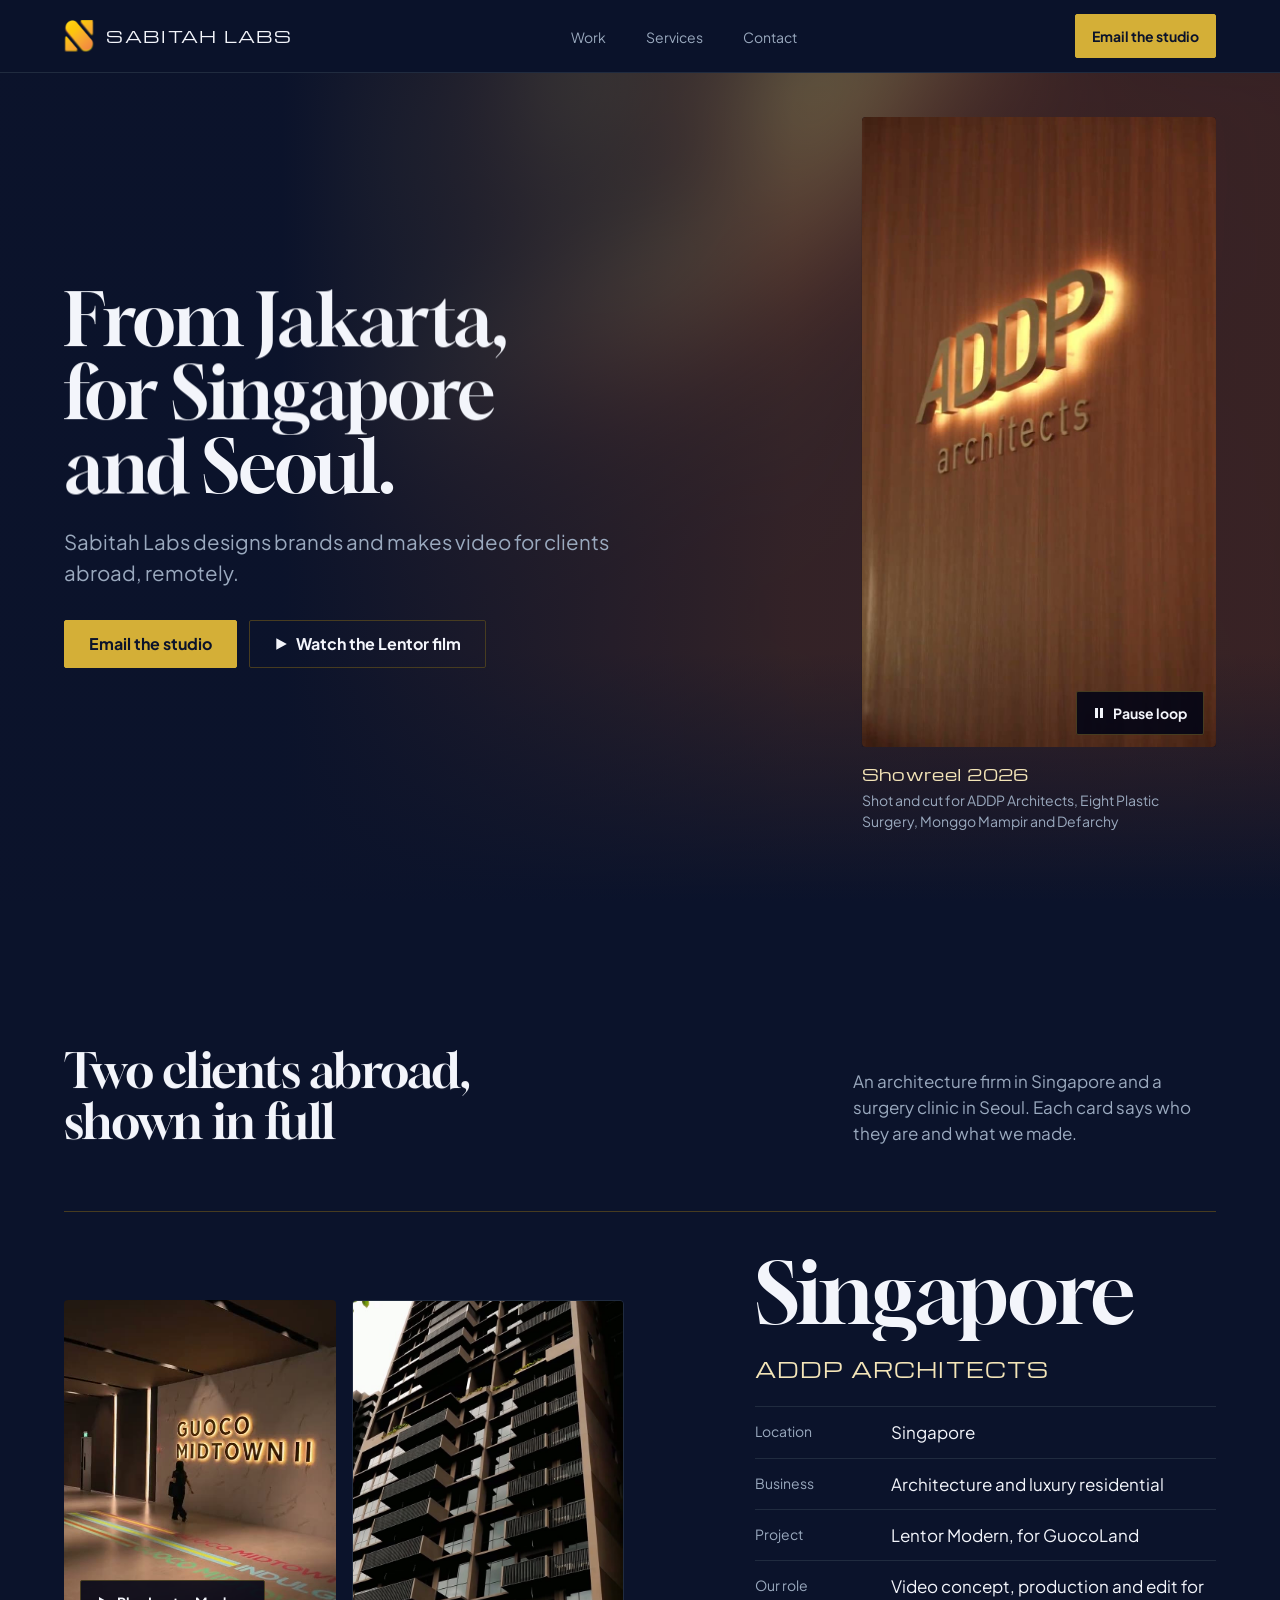
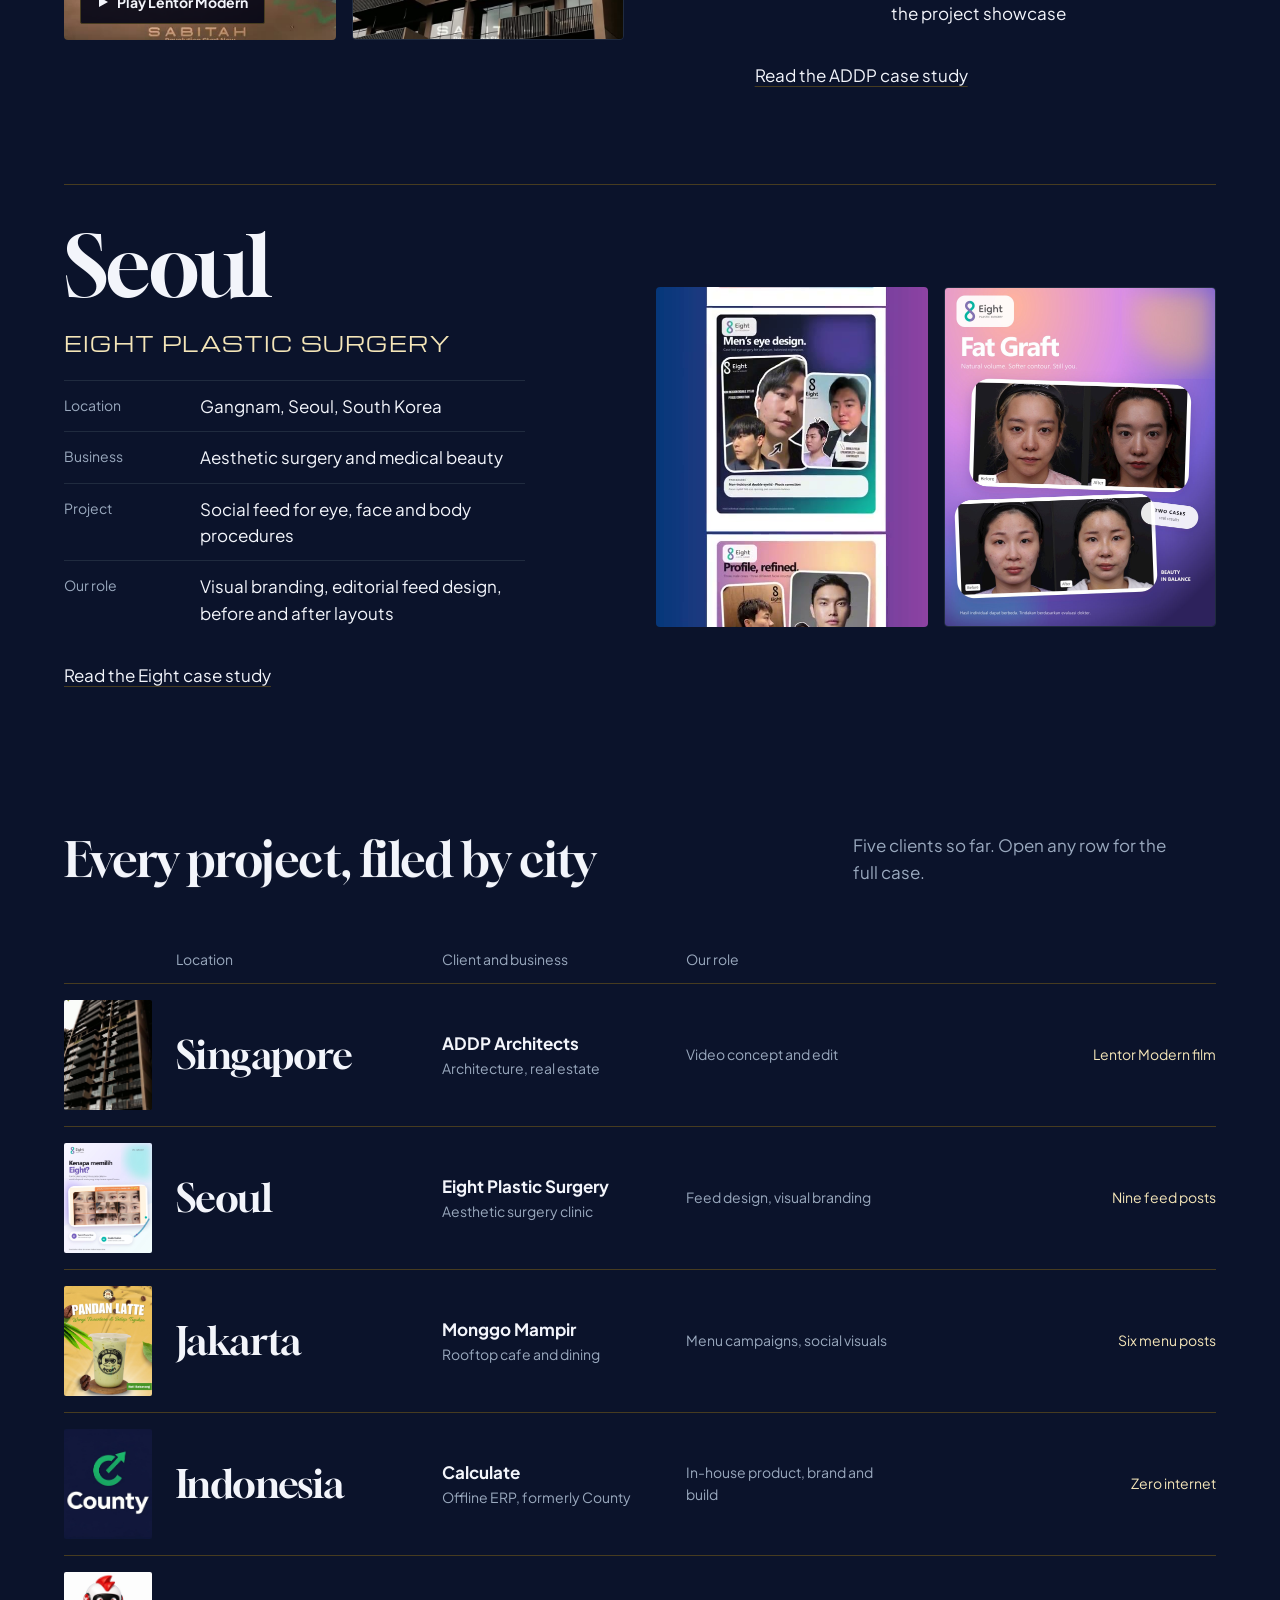
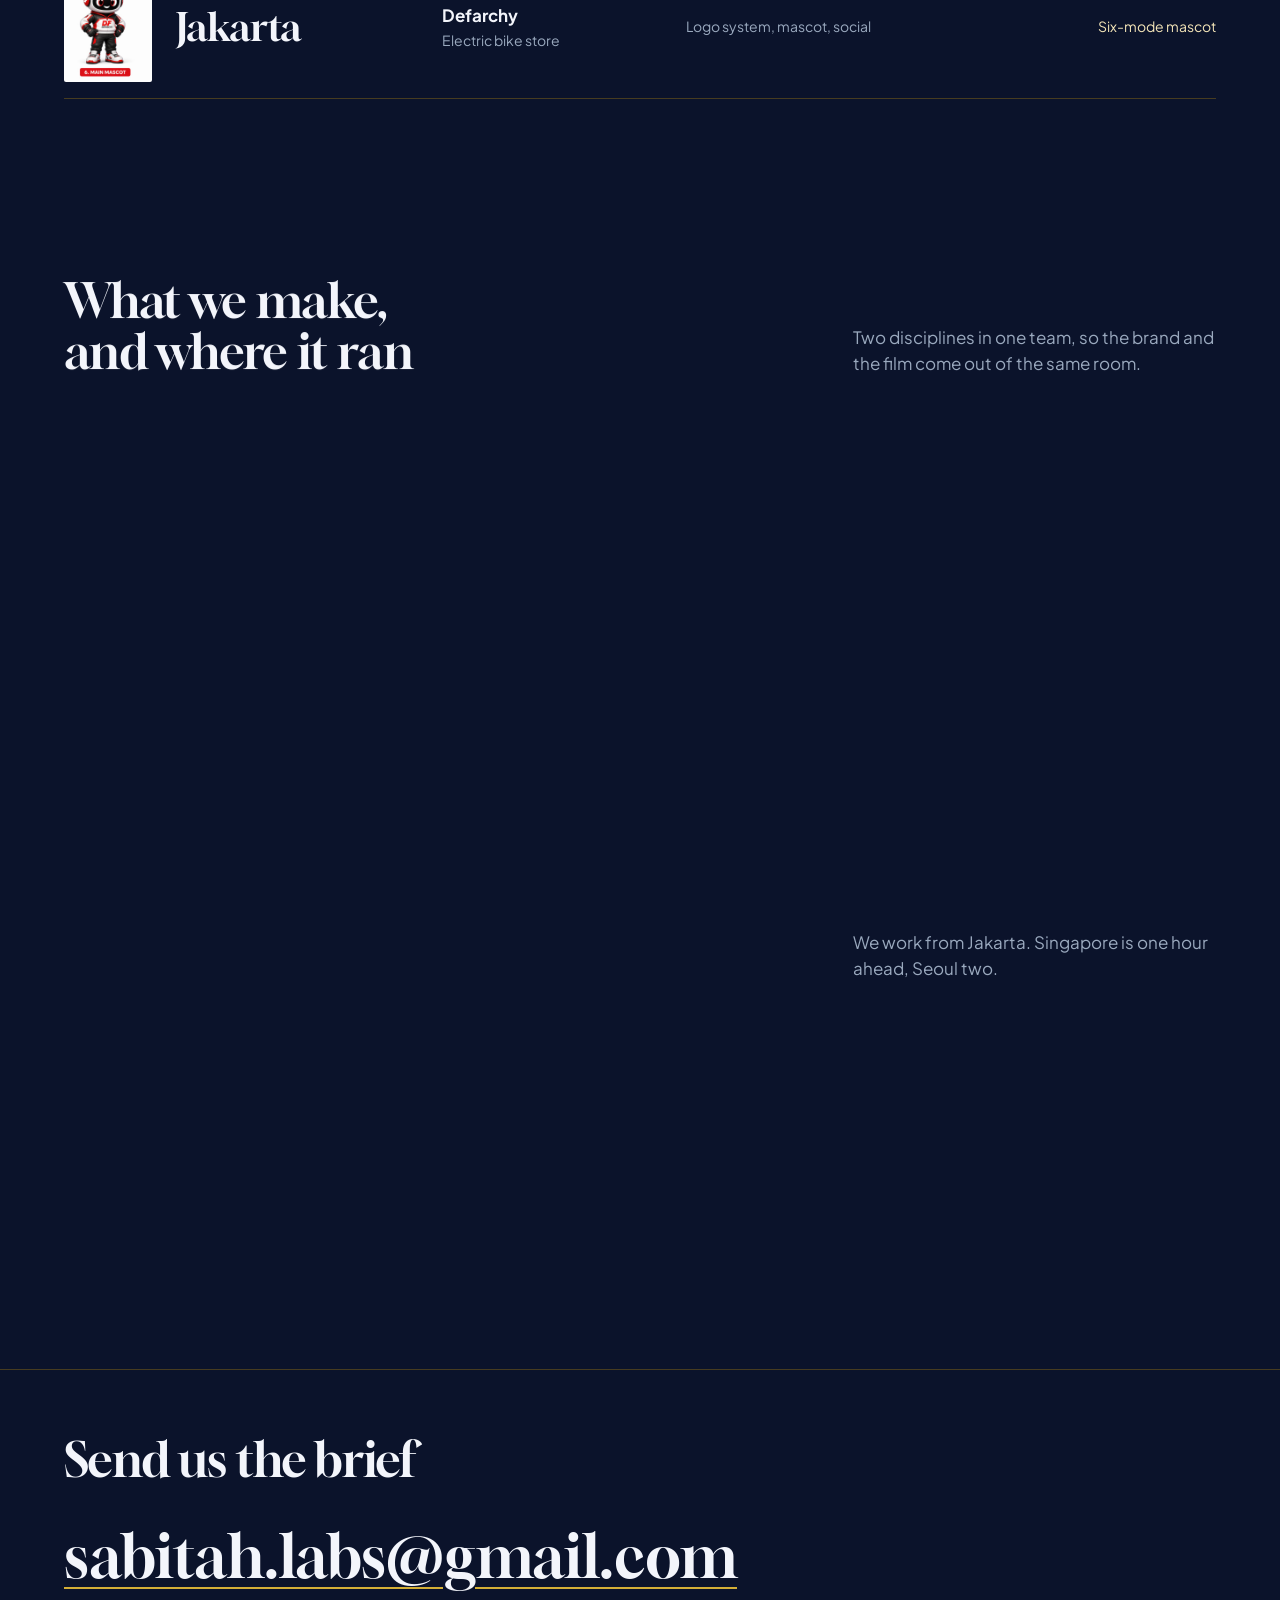
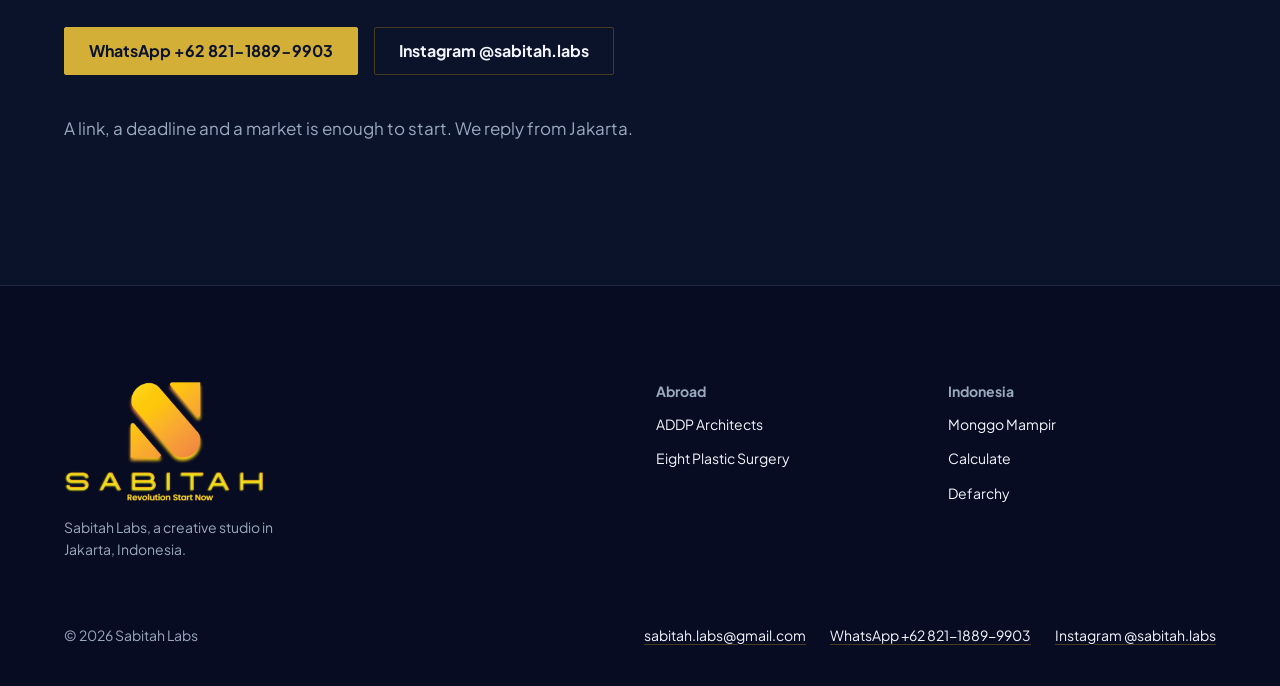
==== index.html @ 2a6de76f "Sabitah Labs portfolio website Co-Authored-By: Claude Opus 5.5 <noreply@anthropic.com>" ====
<!doctype html>
<html lang="en">
<head>
  <meta charset="utf-8">
  <meta name="viewport" content="width=device-width, initial-scale=1">
  <title>Sabitah Labs, a Jakarta studio for brands and film</title>
  <meta name="description" content="Sabitah Labs is a Jakarta creative studio. Brand identity, social design and video for clients in Singapore, Seoul and Indonesia, working remotely.">
  <meta name="theme-color" content="#0B132B">
  <meta property="og:title" content="Sabitah Labs">
  <meta property="og:description" content="Brands and film from Jakarta, for Singapore and Seoul.">
  <meta property="og:image" content="assets/web/sabitah-showreel-poster.jpg">
  <link rel="icon" type="image/png" href="assets/web/favicon.png">
  <script>document.documentElement.classList.add('js');</script>
  <link rel="preconnect" href="https://fonts.googleapis.com">
  <link rel="preconnect" href="https://fonts.gstatic.com" crossorigin>
  <link href="https://fonts.googleapis.com/css2?family=Gloock&family=Michroma&family=Plus+Jakarta+Sans:wght@400;700&display=swap" rel="stylesheet">
  <link rel="preload" as="image" href="assets/web/sabitah-showreel-poster.jpg" fetchpriority="high">
  <link rel="stylesheet" href="css/style.css">
</head>
<body>
  <a class="skip" href="#main">Skip to content</a>

  <header class="nav">
    <div class="container nav__bar">
      <a class="wordmark" href="index.html" aria-label="Sabitah Labs, home">
        <img src="assets/web/sabitah-mark.png" alt="" width="152" height="160">
        Sabitah Labs
      </a>
      <ul class="nav__links" id="nav-links">
        <li><a href="#work">Work</a></li>
        <li><a href="#services">Services</a></li>
        <li><a href="#contact">Contact</a></li>
      </ul>
      <div class="nav__end">
        <a class="btn btn--mail" href="mailto:sabitah.labs@gmail.com">Email the studio</a>
        <button class="btn btn--quiet nav__toggle" type="button" aria-expanded="false" aria-controls="nav-links">Menu</button>
      </div>
    </div>
  </header>

  <main id="main">
    <!-- Hero: the real Lentor Modern film, credited with its city -->
    <section class="hero" aria-labelledby="hero-title">
      <div class="hero__ambient" aria-hidden="true">
        <video muted loop playsinline preload="none" poster="assets/web/sabitah-showreel-poster.jpg"><source src="assets/web/sabitah-showreel.mp4" type="video/mp4"></video>
      </div>
      <div class="container hero__grid">
        <div class="hero__copy">
          <h1 id="hero-title" style="--i:0">From Jakarta, for Singapore and&nbsp;Seoul.</h1>
          <p class="hero__lede" style="--i:1">Sabitah Labs designs brands and makes video for clients abroad, remotely.</p>
          <div class="hero__actions" style="--i:2">
            <a class="btn" href="mailto:sabitah.labs@gmail.com">Email the studio</a>
            <button class="btn btn--quiet" type="button" data-play>
              <svg viewBox="0 0 12 12" aria-hidden="true"><path d="M2 1l9 5-9 5z" fill="currentColor"/></svg>
              Watch the Lentor film
            </button>
          </div>
        </div>
        <figure class="hero__film">
          <div class="film" data-loop>
            <video muted loop playsinline preload="metadata" poster="assets/web/sabitah-showreel-poster.jpg" aria-label="Sabitah Labs showreel: films for ADDP Architects, Eight Plastic Surgery, Monggo Mampir and Defarchy">
              <source src="assets/web/sabitah-showreel.mp4" type="video/mp4">
            </video>
            <div class="film__ctrl">
              <button class="chip" type="button" data-loop-toggle aria-pressed="false">
                <svg viewBox="0 0 12 12" aria-hidden="true"><path d="M2 1h3v10H2zM7 1h3v10H7z" fill="currentColor"/></svg>
                <span>Pause loop</span>
              </button>
            </div>
          </div>
          <figcaption class="credits">
            <b>Showreel 2026</b>
            <span>Shot and cut for ADDP Architects, Eight Plastic Surgery, Monggo Mampir and Defarchy</span>
          </figcaption>
        </figure>
      </div>
    </section>

    <!-- Flagship: the two international clients, side by side -->
    <section class="section" id="work" aria-labelledby="flag-title">
      <div class="container">
        <div class="section__head">
          <h2 id="flag-title">Two clients abroad, shown in full</h2>
          <p>An architecture firm in Singapore and a surgery clinic in Seoul. Each card says who they are and what we made.</p>
        </div>

        <div class="flagship">
          <article class="flag" data-reveal style="--i:0">
            <figure class="flag__media">
              <div class="film-wrap" data-loop><video muted loop playsinline preload="metadata" poster="assets/web/loop-addp.jpg" aria-label="Guoco Midtown II lobby, a loop from a film for ADDP"><source src="assets/web/loop-addp.mp4" type="video/mp4"></video></div>
              <img src="assets/web/addp-still-tower.jpg" alt="Lentor Modern tower, dark balconies stacked against the sky" width="720" height="1280" loading="lazy">
              <button class="chip" type="button" data-play>
                <svg viewBox="0 0 12 12" aria-hidden="true"><path d="M2 1l9 5-9 5z" fill="currentColor"/></svg>
                Play Lentor Modern
              </button>
            </figure>
            <div class="flag__body">
              <p class="flag__city">Singapore</p>
              <h3>ADDP Architects</h3>
              <dl class="facts">
                <div><dt>Location</dt><dd>Singapore</dd></div>
                <div><dt>Business</dt><dd>Architecture and luxury residential</dd></div>
                <div><dt>Project</dt><dd>Lentor Modern, for GuocoLand</dd></div>
                <div><dt>Our role</dt><dd>Video concept, production and edit for the project showcase</dd></div>
              </dl>
              <a class="link" href="addp.html">Read the ADDP case study</a>
            </div>
          </article>

          <article class="flag flag--flip" data-reveal style="--i:1">
            <figure class="flag__media">
              <div class="film-wrap" data-loop><video muted loop playsinline preload="metadata" poster="assets/web/loop-eight.jpg" aria-label="The Eight Plastic Surgery feed scrolling, a loop from a collage film"><source src="assets/web/loop-eight.mp4" type="video/mp4"></video></div>
              <img src="assets/web/eight-feed-v2-02-fat-graft.jpg" alt="Eight Plastic Surgery feed post on fat grafting, two before and after cases" width="1080" height="1350" loading="lazy">
            </figure>
            <div class="flag__body">
              <p class="flag__city">Seoul</p>
              <h3>Eight Plastic Surgery</h3>
              <dl class="facts">
                <div><dt>Location</dt><dd>Gangnam, Seoul, South Korea</dd></div>
                <div><dt>Business</dt><dd>Aesthetic surgery and medical beauty</dd></div>
                <div><dt>Project</dt><dd>Social feed for eye, face and body procedures</dd></div>
                <div><dt>Our role</dt><dd>Visual branding, editorial feed design, before and after layouts</dd></div>
              </dl>
              <a class="link" href="eight.html">Read the Eight case study</a>
            </div>
          </article>
        </div>
      </div>
    </section>

    <!-- Index: every project, filed by city -->
    <section class="section" aria-labelledby="index-title">
      <div class="container">
        <div class="section__head">
          <h2 id="index-title">Every project, filed by city</h2>
          <p>Five clients so far. Open any row for the full case.</p>
        </div>
        <div class="index__head" aria-hidden="true">
          <span></span><span>Location</span><span>Client and business</span><span>Our role</span><span></span>
        </div>
        <ul class="index">
          <li data-reveal style="--i:0"><a class="index__row" href="addp.html" data-peek="assets/web/loop-addp.mp4">
            <img class="index__thumb" src="assets/web/addp-still-tower.jpg" alt="" width="720" height="1280" loading="lazy">
            <span class="index__city">Singapore</span>
            <span class="index__client"><strong>ADDP Architects</strong><span class="index__cell">Architecture, real estate</span></span>
            <span class="index__cell index__cell--role">Video concept and edit</span>
            <span class="index__go">Lentor Modern film</span>
          </a></li>
          <li data-reveal style="--i:1"><a class="index__row" href="eight.html" data-peek="assets/web/loop-eight.mp4">
            <img class="index__thumb" src="assets/web/eight-feed-v2-01-canthoplasty.jpg" alt="" width="1080" height="1350" loading="lazy">
            <span class="index__city">Seoul</span>
            <span class="index__client"><strong>Eight Plastic Surgery</strong><span class="index__cell">Aesthetic surgery clinic</span></span>
            <span class="index__cell index__cell--role">Feed design, visual branding</span>
            <span class="index__go">Nine feed posts</span>
          </a></li>
          <li data-reveal style="--i:2"><a class="index__row" href="monggo-mampir.html" data-peek="assets/web/loop-monggo.mp4">
            <img class="index__thumb" src="assets/web/monggo-5.jpg" alt="" width="1080" height="1350" loading="lazy">
            <span class="index__city">Jakarta</span>
            <span class="index__client"><strong>Monggo Mampir</strong><span class="index__cell">Rooftop cafe and dining</span></span>
            <span class="index__cell index__cell--role">Menu campaigns, social visuals</span>
            <span class="index__go">Six menu posts</span>
          </a></li>
          <li data-reveal style="--i:3"><a class="index__row" href="county.html" data-peek="assets/web/county-logo-v2.jpg">
            <img class="index__thumb" src="assets/web/county-logo-v2.jpg" alt="" width="1024" height="1024" loading="lazy">
            <span class="index__city">Indonesia</span>
            <span class="index__client"><strong>Calculate</strong><span class="index__cell">Offline ERP, formerly County</span></span>
            <span class="index__cell index__cell--role">In-house product, brand and build</span>
            <span class="index__go">Zero internet</span>
          </a></li>
          <li data-reveal style="--i:4"><a class="index__row" href="defarchy.html" data-peek="assets/web/loop-defarchy.mp4">
            <img class="index__thumb" src="assets/web/defarchy-mascot-main.jpg" alt="" width="1000" height="1000" loading="lazy">
            <span class="index__city">Jakarta</span>
            <span class="index__client"><strong>Defarchy</strong><span class="index__cell">Electric bike store</span></span>
            <span class="index__cell index__cell--role">Logo system, mascot, social</span>
            <span class="index__go">Six-mode mascot</span>
          </a></li>
        </ul>
      </div>
    </section>

    <!-- Services: what the studio makes, each tied to where it was made -->
    <section class="section--wide" id="services" aria-labelledby="services-title">
      <div class="container">
        <div class="section__head">
          <h2 id="services-title">What we make, and where it ran</h2>
          <p>Two disciplines in one team, so the brand and the film come out of the same room.</p>
        </div>
        <div class="services">
          <article class="service">
            <h3>Brand and visual identity</h3>
            <ul>
              <li><span>Logo systems and mascots</span><a href="defarchy.html">Defarchy</a></li>
              <li><span>Editorial social feeds</span><a href="eight.html">Eight</a></li>
              <li><span>Product branding for software</span><a href="county.html">Calculate</a></li>
            </ul>
          </article>
          <article class="service">
            <h3>Content and video production</h3>
            <ul>
              <li><span>Video concept, shoot and edit</span><a href="addp.html">ADDP</a></li>
              <li><span>Vertical films for property launches</span><a href="addp.html">Lentor Modern</a></li>
              <li><span>Campaign posts for menus and launches</span><a href="monggo-mampir.html">Monggo Mampir</a></li>
            </ul>
          </article>
        </div>
      </div>
    </section>

    <!-- Hours: how far the studio sits from the client's desk -->
    <section class="section" aria-labelledby="hours-title">
      <div class="container">
        <div class="section__head">
          <h2 id="hours-title">One or two hours from your desk</h2>
          <p>We work from Jakarta. Singapore is one hour ahead, Seoul two.</p>
        </div>
        <div class="hours">
          <div><span>The studio</span><b class="num" data-tz="Asia/Jakarta">UTC+7</b><strong>Jakarta</strong></div>
          <div><span>One hour ahead</span><b class="num" data-tz="Asia/Singapore">UTC+8</b><strong>Singapore</strong></div>
          <div><span>Two hours ahead</span><b class="num" data-tz="Asia/Seoul">UTC+9</b><strong>Seoul</strong></div>
        </div>
      </div>
    </section>

    <!-- Contact -->
    <section class="contact" id="contact" aria-labelledby="contact-title">
      <div class="container contact__inner">
        <h2 id="contact-title">Send us the brief</h2>
        <a class="contact__mail" href="mailto:sabitah.labs@gmail.com">sabitah.labs@gmail.com</a>
        <div class="contact__row">
          <a class="btn" href="https://wa.me/6282118899903">WhatsApp +62 821-1889-9903</a>
          <a class="btn btn--quiet" href="https://www.instagram.com/sabitah.labs/">Instagram @sabitah.labs</a>
        </div>
        <p class="muted">A link, a deadline and a market is enough to start. We reply from Jakarta.</p>
      </div>
    </section>
  </main>

  <footer class="footer">
    <div class="container">
      <div class="footer__mast">
        <div class="footer__brand">
          <img src="assets/web/sabitah-logo-trimmed.png" alt="Sabitah, Revolution Start Now" width="640" height="380" loading="lazy">
          <p>Sabitah Labs, a creative studio in Jakarta, Indonesia.</p>
        </div>
        <nav class="footer__nav" aria-label="Footer">
          <div>
            <h2>Abroad</h2>
            <ul>
              <li><a href="addp.html">ADDP Architects</a></li>
              <li><a href="eight.html">Eight Plastic Surgery</a></li>
            </ul>
          </div>
          <div>
            <h2>Indonesia</h2>
            <ul>
              <li><a href="monggo-mampir.html">Monggo Mampir</a></li>
              <li><a href="county.html">Calculate</a></li>
              <li><a href="defarchy.html">Defarchy</a></li>
            </ul>
          </div>
        </nav>
      </div>
      <div class="footer__base">
        <span>&copy; 2026 Sabitah Labs</span>
        <span class="footer__contact"><a class="link" href="mailto:sabitah.labs@gmail.com">sabitah.labs@gmail.com</a><a class="link" href="https://wa.me/6282118899903">WhatsApp +62 821-1889-9903</a><a class="link" href="https://www.instagram.com/sabitah.labs/">Instagram @sabitah.labs</a></span>
      </div>
    </div>
  </footer>

  <dialog class="player" id="player" aria-label="Lentor Modern film">
    <div class="player__bar">
      <span>Lentor Modern, ADDP Architects, Singapore</span>
      <button class="chip" type="button" data-close>Close</button>
    </div>
    <video controls playsinline preload="none" poster="assets/web/addp-poster.jpg">
      <source src="assets/web/addp-lentor-720.mp4" type="video/mp4">
    </video>
  </dialog>

  <script src="js/vendor/motion.min.js" defer></script>
  <script src="js/main.js" defer></script>
</body>
</html>
---- css/style.css ----
/* Hallmark · shape: City Index (work filed by the city it was made for) · genre: editorial · theme: custom · job: hire · idea: "Every project is filed under the city it was made for, so a Jakarta studio reads as one already working in Singapore and Seoul" · vibe: "navy screening room, gold credits, editorial calm"
 * paper: oklch(19.4% 0.05 268) brand navy #0B132B · accent: oklch(76.7% 0.139 91) brand gold #D4AF37 · display: Gloock · body: Plus Jakarta Sans (named in the brief; drawn for the city of Jakarta) · hero: split screening, headline left, the real Lentor Modern film playing in a tall frame right · nav: wordmark left, three links, one email action, sticky over navy · footer: mast, the S mark and wordmark over every case page and the studio city · imagery: the user's own client work only, no library photos · signature: the ADDP Lentor Modern film running in the first screen, credited with its city
 * credits: Michroma as the one outlier role, the brand voice (wordmark, film credits, client names), matched to the wide geometric SABITAH logo
 * axes: dark/high-contrast-serif/chromatic-yellow · posture: Committed (brand navy field carries the page, gold stays a signal) · contrast: pass · fold: pass · v2.0.0 */
/* Hallmark · pre-emit critique: P4 H5 E4 S5 R4 V4 · weakest: E, the vertical film fights a landscape screen; framed it as a tall screening frame beside the type instead of cropping it wide */
/* Hallmark · waive 42 · nav: wordmark left, three links, email action right · a hire page needs the contact in the nav per its anatomy, so the plain bar is the job */
/* Hallmark · dismissed 29 · the hero backdrop is the showreel itself, blurred behind the sharp frame like a cinema screen spill, not a decorative glow or orb */
/* Hallmark · dismissed 23 · the reading progress bar on case pages is 2px tall, a sliver of gold at the top edge, far under 5% of the viewport */
@import url("./tokens.css");
@import url("./base.css");
@import url("./animations.css");

/* ---------- Base ---------- */
body { font-size: 1.0625rem; }
.container { max-width: var(--container); }
h1, h2, h3 { font-weight: 400; letter-spacing: var(--tracking-display); color: var(--color-ink); }
h2 { font-size: var(--text-section); line-height: 1.06; max-width: 22ch; }
h3 { font-size: var(--text-title); line-height: 1.2; }
a { color: inherit; }
.muted { color: var(--color-muted); }

.skip { position: absolute; left: var(--space-md); top: calc(-1 * var(--space-3xl)); z-index: var(--z-toast); padding: var(--space-xs) var(--space-md); background: var(--color-ink); color: var(--color-paper); border-radius: var(--radius-input); }
.skip:focus-visible { top: var(--space-md); }

/* ---------- Buttons ---------- */
.btn { display: inline-flex; align-items: center; justify-content: center; gap: var(--space-xs); min-height: 48px; padding: 0 var(--space-lg); border: 1px solid var(--color-accent); border-radius: var(--radius-input); background: var(--color-accent); color: var(--color-accent-ink); font: 700 var(--text-md)/1 var(--font-body); white-space: nowrap; text-decoration: none; cursor: pointer; transition: background-color var(--dur-short) var(--ease-out), border-color var(--dur-short) var(--ease-out), color var(--dur-short) var(--ease-out), transform var(--dur-micro) var(--ease-out); }
.btn:hover { background: var(--color-accent-2); border-color: var(--color-accent-2); }
.btn:active { transform: translateY(1px); }
.btn:focus-visible { outline: 2px solid var(--color-focus); outline-offset: 3px; }
.btn:disabled, .btn[aria-disabled="true"] { opacity: 0.55; cursor: not-allowed; transform: none; }
.btn--quiet { background: transparent; color: var(--color-ink); border-color: var(--color-rule); }
.btn--quiet:hover { background: var(--color-paper-2); border-color: var(--color-muted); }
.btn svg { width: 14px; height: 14px; flex-shrink: 0; }

.link { color: var(--color-ink); text-decoration: underline; text-decoration-color: var(--color-rule); text-underline-offset: 0.24em; transition: text-decoration-color var(--dur-short) var(--ease-out), color var(--dur-short) var(--ease-out); }
.link:hover { text-decoration-color: var(--color-accent); color: var(--color-ink-2); }
.link:active { color: var(--color-accent); }
.link:focus-visible { outline: 2px solid var(--color-focus); outline-offset: 3px; border-radius: var(--radius-input); }

/* ---------- Nav ---------- */
.nav { position: sticky; top: 0; z-index: var(--z-sticky-nav); background: color-mix(in oklab, var(--color-paper) 88%, transparent); backdrop-filter: blur(12px); -webkit-backdrop-filter: blur(12px); border-bottom: 1px solid var(--color-rule-soft); }
.nav__bar { display: flex; align-items: center; justify-content: space-between; gap: var(--space-lg); min-height: var(--nav-h); }
.wordmark { display: inline-flex; align-items: center; gap: var(--space-sm); text-decoration: none; color: var(--color-ink); font: 400 1rem/1 var(--font-outlier); letter-spacing: 0.08em; text-transform: uppercase; white-space: nowrap; border-radius: var(--radius-input); }
.wordmark img { width: auto; height: 32px; flex-shrink: 0; }
.wordmark:hover { color: var(--color-ink-2); }
.wordmark:focus-visible { outline: 2px solid var(--color-focus); outline-offset: 4px; }
.nav__links { display: flex; align-items: center; gap: var(--space-xl); margin: 0; padding: 0; list-style: none; }
.nav__links a { color: var(--color-muted); text-decoration: none; font-size: var(--text-sm); white-space: nowrap; padding: var(--space-xs) 0; transition: color var(--dur-short) var(--ease-out); }
.nav__links a:hover, .nav__links a[aria-current="page"] { color: var(--color-ink); }
.nav__links a:focus-visible { outline: 2px solid var(--color-focus); outline-offset: 4px; border-radius: var(--radius-input); }
.nav__end { display: flex; align-items: center; gap: var(--space-md); }
.nav .btn { min-height: 44px; padding: 0 var(--space-md); font-size: var(--text-sm); }
.nav__toggle { display: none; }

@media (max-width: 52rem) {
  .nav__links { display: none; }
  .nav__toggle { display: inline-flex; }
  .nav.is-open .nav__links { display: flex; position: absolute; inset: var(--nav-h) 0 auto 0; flex-direction: column; align-items: stretch; gap: 0; padding: var(--space-xs) var(--gutter) var(--space-lg); background: var(--color-paper); border-bottom: 1px solid var(--color-rule); }
  .nav.is-open .nav__links a { display: block; padding: var(--space-md) 0; font-size: var(--text-lg); color: var(--color-ink); border-top: 1px solid var(--color-rule-soft); }
  .nav .btn--mail { display: none; }
}

/* ---------- Hero ---------- */
.hero { min-height: calc(100dvh - var(--nav-h)); display: grid; align-items: center; padding-block: var(--space-xl) var(--space-2xl); }
.hero__grid { display: grid; grid-template-columns: repeat(12, minmax(0, 1fr)); gap: var(--gap-columns); align-items: center; }
.hero__copy { grid-column: 1 / span 7; display: grid; gap: var(--space-lg); }
.hero h1 { font-size: var(--text-display); line-height: 1.02; max-width: 13ch; }
.hero__lede { font-size: var(--text-lead); line-height: 1.5; color: var(--color-muted); max-width: 40ch; }
.hero__actions { display: flex; flex-wrap: wrap; gap: var(--space-sm); padding-top: var(--space-xs); }
.hero__film { grid-column: 8 / span 5; justify-self: end; width: fit-content; margin: 0; }
.hero__film .film { height: min(70dvh, 660px); width: auto; max-height: none; }

/* ---------- Film frame (hero + flagship) ---------- */
.film { position: relative; aspect-ratio: 9 / 16; max-height: min(70dvh, 660px); margin-inline: auto; background: var(--color-paper-deep); border: 1px solid var(--color-rule); border-radius: var(--radius-card); overflow: hidden; }
.film video, .film img { width: 100%; height: 100%; object-fit: cover; }
.film__ctrl { position: absolute; right: var(--space-sm); bottom: var(--space-sm); z-index: var(--z-raised); display: flex; gap: var(--space-xs); }
.chip { display: inline-flex; align-items: center; gap: var(--space-xs); min-height: 44px; padding: 0 var(--space-md); border: 1px solid var(--color-rule); border-radius: var(--radius-input); background: var(--color-scrim); color: var(--color-ink); font: 700 var(--text-sm)/1 var(--font-body); white-space: nowrap; cursor: pointer; transition: border-color var(--dur-short) var(--ease-out), color var(--dur-short) var(--ease-out), transform var(--dur-micro) var(--ease-out); }
.chip:hover { border-color: var(--color-accent); color: var(--color-ink-2); }
.chip:active { transform: translateY(1px); }
.chip:focus-visible { outline: 2px solid var(--color-focus); outline-offset: 2px; }
.chip:disabled { opacity: 0.55; cursor: not-allowed; }
.chip svg { width: 12px; height: 12px; flex-shrink: 0; }
.film-caption { display: grid; gap: var(--space-3xs); padding-top: var(--space-sm); font-size: var(--text-sm); color: var(--color-muted); }
.film-caption strong { color: var(--color-ink); font-weight: 700; }

/* ---------- Section rhythm ---------- */
.section { padding-block: var(--section-gap) 0; }
.section--tight { padding-block: var(--section-gap-s) 0; }
.section--wide { padding-block: var(--section-gap-l) 0; }
.section__head { display: grid; grid-template-columns: repeat(12, minmax(0, 1fr)); gap: var(--gap-columns); align-items: end; padding-bottom: var(--space-2xl); }
.section__head h2 { grid-column: 1 / span 7; }
.section__head p { grid-column: 9 / span 4; color: var(--color-muted); max-width: 38ch; }

/* ---------- Flagship: Singapore and Seoul ---------- */
.flagship { display: grid; gap: var(--space-3xl); }
.flag { display: grid; grid-template-columns: repeat(12, minmax(0, 1fr)); gap: var(--gap-columns); align-items: center; padding-top: var(--space-xl); border-top: 1px solid var(--color-rule); }
.flag__media { grid-column: 1 / span 6; margin: 0; position: relative; display: grid; grid-template-columns: repeat(2, minmax(0, 1fr)); gap: var(--space-md); }
.flag__media img { width: 100%; aspect-ratio: 4 / 5; object-fit: cover; border-radius: var(--radius-card); border: 1px solid var(--color-rule-soft); }
.flag__media .chip { position: absolute; left: var(--space-md); bottom: var(--space-md); z-index: var(--z-raised); }
.flag__body { grid-column: 8 / span 5; display: grid; gap: var(--space-lg); align-content: center; }
.flag--flip .flag__media { grid-column: 7 / span 6; grid-row: 1; }
.flag--flip .flag__body { grid-column: 1 / span 5; grid-row: 1; }
.flag__city { font: 400 var(--text-city)/0.95 var(--font-display); letter-spacing: -0.02em; color: var(--color-ink); margin: 0; overflow-wrap: break-word; min-width: 0; }
.flag__body h3 { font: 400 var(--text-lg)/1.3 var(--font-outlier); letter-spacing: 0.06em; text-transform: uppercase; color: var(--color-ink-2); }

.facts { display: grid; gap: 0; margin: 0; }
.facts > div { display: grid; grid-template-columns: minmax(0, 7.5rem) minmax(0, 1fr); gap: var(--space-md); padding-block: var(--space-sm); border-top: 1px solid var(--color-rule-soft); }
.facts dt { color: var(--color-muted); font-size: var(--text-sm); padding-top: var(--space-3xs); }
.facts dd { margin: 0; color: var(--color-ink); }

/* ---------- Index of work ---------- */
.index { list-style: none; margin: 0; padding: 0; border-bottom: 1px solid var(--color-rule); }
.index__head, .index__row { display: grid; grid-template-columns: 88px minmax(0, 2.2fr) minmax(0, 2fr) minmax(0, 2fr) minmax(0, 2.6fr); gap: var(--space-lg); align-items: center; }
.index__head { padding-bottom: var(--space-sm); color: var(--color-muted); font-size: var(--text-sm); }
.index__row { padding-block: var(--space-md); border-top: 1px solid var(--color-rule); color: var(--color-ink); text-decoration: none; transition: background-color var(--dur-short) var(--ease-out); }
.index__row:hover { background: var(--color-paper-2); }
.index__row:focus-visible { outline: 2px solid var(--color-focus); outline-offset: 2px; }
.index__row:active { background: var(--color-paper-3); }
.index__thumb { width: 88px; aspect-ratio: 4 / 5; object-fit: cover; border-radius: var(--radius-input); background: var(--color-paper-2); }
.index__thumb--logo { object-fit: contain; background: var(--color-ink); padding: var(--space-xs); }
.index__city { font: 400 var(--text-3xl)/1 var(--font-display); letter-spacing: -0.015em; }
.index__client { display: grid; gap: var(--space-3xs); }
.index__client strong { font-weight: 700; }
.index__cell { color: var(--color-muted); font-size: var(--text-sm); }
.index__go { justify-self: end; color: var(--color-ink-2); font-size: var(--text-sm); white-space: nowrap; }

/* ---------- Services ---------- */
.services { display: grid; grid-template-columns: repeat(2, minmax(0, 1fr)); gap: var(--gap-columns); }
.service { padding: var(--space-xl); background: var(--color-paper-2); border-radius: var(--radius-card); display: grid; gap: var(--space-lg); align-content: start; }
.service h3 { font-size: var(--text-2xl); }
.service ul { list-style: none; margin: 0; padding: 0; }
.service li { display: grid; grid-template-columns: minmax(0, 1fr) auto; gap: var(--space-md); padding-block: var(--space-sm); border-top: 1px solid var(--color-rule-soft); }
.service li a { color: var(--color-muted); font-size: var(--text-sm); white-space: nowrap; }

/* ---------- Hours ---------- */
.hours { display: grid; grid-template-columns: repeat(3, minmax(0, 1fr)); }
.hours > div { padding-inline: var(--space-lg); border-left: 1px solid var(--color-rule); display: grid; gap: var(--space-xs); }
.hours > div:first-child { padding-left: 0; border-left: 0; }
.hours b { font: 400 var(--text-city)/1 var(--font-display); font-variant-numeric: tabular-nums; color: var(--color-ink); letter-spacing: -0.02em; }
.hours span { color: var(--color-muted); font-size: var(--text-sm); }
.hours strong { font-weight: 700; color: var(--color-ink); font-size: var(--text-md); }

/* ---------- Contact ---------- */
.contact { padding-block: var(--section-gap-l) var(--section-gap); }
.contact__inner { display: grid; gap: var(--space-xl); padding-top: var(--space-2xl); border-top: 1px solid var(--color-rule); }
.contact__mail { font: 400 var(--text-display-s)/1.05 var(--font-display); color: var(--color-ink); text-decoration: underline; text-decoration-thickness: 2px; text-decoration-color: var(--color-accent); text-underline-offset: 0.16em; overflow-wrap: break-word; min-width: 0; width: fit-content; max-width: 100%; transition: color var(--dur-short) var(--ease-out); }
.contact__mail:hover { color: var(--color-ink-2); }
.contact__mail:focus-visible { outline: 2px solid var(--color-focus); outline-offset: 6px; border-radius: var(--radius-input); }
.contact__row { display: flex; flex-wrap: wrap; gap: var(--space-md); align-items: center; }

/* ---------- Footer ---------- */
.footer { background: var(--color-paper-deep); color: var(--color-ink); padding-block: var(--space-3xl) var(--space-xl); border-top: 1px solid var(--color-rule-soft); }
.footer__mast { display: grid; grid-template-columns: repeat(12, minmax(0, 1fr)); gap: var(--gap-columns); align-items: start; }
.footer__brand { grid-column: 1 / span 5; display: grid; gap: var(--space-md); }
.footer__brand img { width: 200px; height: auto; }
.footer__brand p { color: var(--color-muted); font-size: var(--text-sm); max-width: 32ch; }
.footer__nav { grid-column: 7 / span 6; display: grid; grid-template-columns: repeat(2, minmax(0, 1fr)); gap: var(--space-lg); }
.footer__nav ul { list-style: none; margin: 0; padding: 0; display: grid; gap: var(--space-xs); }
.footer__nav h2 { font: 700 var(--text-sm)/1.4 var(--font-body); color: var(--color-muted); letter-spacing: 0; padding-bottom: var(--space-xs); }
.footer__nav a { color: var(--color-ink); text-decoration: none; font-size: var(--text-sm); white-space: nowrap; }
.footer__nav a:hover { color: var(--color-ink-2); text-decoration: underline; }
.footer__nav a:focus-visible { outline: 2px solid var(--color-focus); outline-offset: 3px; border-radius: var(--radius-input); }
.footer__base { display: flex; flex-wrap: wrap; justify-content: space-between; gap: var(--space-md); padding-top: var(--space-2xl); color: var(--color-muted); font-size: var(--text-sm); }

/* ---------- Case pages ---------- */
.case-hero { padding-block: var(--space-2xl) var(--space-3xl); }
.crumb { display: inline-flex; padding-bottom: var(--space-xl); font-size: var(--text-sm); }
.case-hero__grid { display: grid; grid-template-columns: repeat(12, minmax(0, 1fr)); gap: var(--space-xl) var(--gap-columns); align-items: end; }
.case-hero__city { grid-column: 1 / -1; font: 400 var(--text-md)/1.4 var(--font-body); color: var(--color-ink-2); }
.case-hero h1 { grid-column: 1 / span 8; font-size: var(--text-display); line-height: 1.02; max-width: 16ch; }
.case-hero__lede { grid-column: 1 / span 7; font-size: var(--text-lead); color: var(--color-muted); max-width: 46ch; }
.case-facts { grid-column: 1 / -1; display: grid; grid-template-columns: repeat(4, minmax(0, 1fr)); margin: 0; border-top: 1px solid var(--color-rule); }
.case-facts > div { padding: var(--space-lg) var(--space-lg) 0; border-left: 1px solid var(--color-rule-soft); display: grid; gap: var(--space-xs); align-content: start; }
.case-facts > div:first-child { padding-left: 0; border-left: 0; }
.case-facts dt { color: var(--color-muted); font-size: var(--text-sm); }
.case-facts dd { margin: 0; }

.stage { background: var(--color-paper-deep); padding-block: var(--space-3xl); border-block: 1px solid var(--color-rule-soft); }
.stage__grid { display: grid; grid-template-columns: repeat(12, minmax(0, 1fr)); gap: var(--gap-columns); align-items: center; }
.stage__film { grid-column: 2 / span 4; margin: 0; }
.stage__film .film { max-height: min(82dvh, 760px); }
.stage__film video { object-fit: contain; background: var(--color-paper-deep); }
.stage__notes { grid-column: 7 / span 5; display: grid; gap: var(--space-lg); }
.stage__notes h2 { font-size: var(--text-section); }

.stills { display: grid; grid-template-columns: repeat(4, minmax(0, 1fr)); gap: var(--space-md); }
.stills figure, .gallery figure { margin: 0; display: grid; gap: var(--space-xs); }
.stills img { width: 100%; aspect-ratio: 9 / 16; object-fit: cover; border-radius: var(--radius-card); }
.stills figcaption, .gallery figcaption, .plate figcaption { font-size: var(--text-sm); color: var(--color-muted); }

.gallery { display: grid; grid-template-columns: repeat(3, minmax(0, 1fr)); gap: var(--space-lg); }
.gallery img { width: 100%; aspect-ratio: 4 / 5; object-fit: cover; border-radius: var(--radius-card); border: 1px solid var(--color-rule-soft); }
.gallery--lead figure:first-child { grid-column: span 2; grid-row: span 2; }
.gallery--lead figure:first-child img { aspect-ratio: auto; height: 100%; }

.plates { display: grid; grid-template-columns: repeat(2, minmax(0, 1fr)); gap: var(--gap-columns); }
.plate { margin: 0; display: grid; gap: var(--space-sm); }
.plate img { width: 100%; border-radius: var(--radius-card); border: 1px solid var(--color-rule-soft); }
.plate--light img { background: var(--color-ink); }
.plate--full { grid-column: 1 / -1; }

.scope { display: grid; grid-template-columns: repeat(12, minmax(0, 1fr)); gap: var(--gap-columns); }
.scope h2 { grid-column: 1 / span 5; }
.scope ol { grid-column: 7 / span 6; list-style: none; margin: 0; padding: 0; counter-reset: s; }
.scope li { counter-increment: s; display: grid; grid-template-columns: 3rem minmax(0, 1fr); gap: var(--space-md); padding-block: var(--space-md); border-top: 1px solid var(--color-rule-soft); }
.scope li::before { content: counter(s, decimal-leading-zero); font: 400 var(--text-lg)/1.3 var(--font-display); color: var(--color-accent); font-variant-numeric: tabular-nums; }
.scope li strong { display: block; font-weight: 700; }
.scope li span { color: var(--color-muted); font-size: var(--text-sm); }

.next { padding-block: var(--section-gap) var(--section-gap-s); }
.next a { display: grid; gap: var(--space-sm); padding-top: var(--space-xl); border-top: 1px solid var(--color-rule); text-decoration: none; color: var(--color-ink); border-radius: var(--radius-input); }
.next span { color: var(--color-muted); font-size: var(--text-sm); }
.next strong { font: 400 var(--text-display-s)/1.05 var(--font-display); letter-spacing: -0.015em; overflow-wrap: break-word; min-width: 0; transition: color var(--dur-short) var(--ease-out); }
.next a:hover strong { color: var(--color-ink-2); }
.next a:focus-visible { outline: 2px solid var(--color-focus); outline-offset: 6px; }

/* ---------- Video dialog ---------- */
.player { width: min(92vw, 520px); max-height: 92dvh; padding: 0; border: 1px solid var(--color-rule); border-radius: var(--radius-card); background: var(--color-paper-deep); color: var(--color-ink); }
.player::backdrop { background: var(--color-scrim); }
.player__bar { display: flex; justify-content: space-between; align-items: center; gap: var(--space-md); padding: var(--space-sm) var(--space-md); font-size: var(--text-sm); }
.player video { width: 100%; max-height: calc(92dvh - 72px); aspect-ratio: 9 / 16; object-fit: contain; background: var(--color-paper-deep); }

.next__note { padding-top: var(--space-xl); }
.plate--light img { max-height: 560px; object-fit: contain; padding: var(--space-2xl); }

/* ---------- Ledger (Calculate) ---------- */
.ledger { display: grid; margin: 0; border-top: 1px solid var(--color-rule); }
.ledger > div { display: grid; grid-template-columns: repeat(12, minmax(0, 1fr)); gap: var(--gap-columns); padding-block: var(--space-lg); border-bottom: 1px solid var(--color-rule-soft); }
.ledger dt { grid-column: 1 / span 4; font: 400 var(--text-xl)/1.2 var(--font-display); color: var(--color-ink); }
.ledger dd { grid-column: 5 / span 8; margin: 0; color: var(--color-muted); font-size: var(--text-lead); max-width: 52ch; }

/* ---------- Mascots (Defarchy) ---------- */
.mascots { display: grid; grid-template-columns: repeat(3, minmax(0, 1fr)); gap: var(--space-lg); }
.mascots figure { margin: 0; display: grid; gap: var(--space-xs); }
.mascots img { width: 100%; aspect-ratio: 1; object-fit: cover; border-radius: var(--radius-card); background: var(--color-ink); }
.mascots figcaption, .rail figcaption, .stories figcaption { font-size: var(--text-sm); color: var(--color-muted); }

/* ---------- Rail (sideways carousel) ---------- */
.rail { display: grid; grid-auto-flow: column; grid-auto-columns: minmax(260px, 30%); gap: var(--space-lg); overflow-x: auto; overscroll-behavior-x: contain; scroll-snap-type: x mandatory; padding-bottom: var(--space-md); scrollbar-color: var(--color-rule) transparent; border-radius: var(--radius-input); }
.rail:focus-visible { outline: 2px solid var(--color-focus); outline-offset: 4px; }
.rail figure { margin: 0; display: grid; gap: var(--space-xs); scroll-snap-align: start; }
.rail img { width: 100%; aspect-ratio: 3 / 4; object-fit: cover; border-radius: var(--radius-card); }

/* ---------- Stories (Defarchy) ---------- */
.stories { display: grid; grid-template-columns: repeat(12, minmax(0, 1fr)); gap: var(--gap-columns); align-items: end; }
.stories__text { grid-column: 1 / span 4; display: grid; gap: var(--space-lg); align-self: center; }
.stories figure { margin: 0; display: grid; gap: var(--space-xs); grid-column: span 4; }
.stories img { width: 100%; aspect-ratio: 9 / 16; object-fit: cover; border-radius: var(--radius-card); }

/* ---------- Contact links ---------- */
.footer__contact { display: flex; flex-wrap: wrap; gap: var(--space-xs) var(--space-lg); }

/* ---------- Cinema layer ---------- */
.hero { position: relative; isolation: isolate; overflow: clip; }
.hero__ambient, .case-hero__ambient { position: absolute; inset: 0; z-index: -1; pointer-events: none; }
.hero__ambient video, .hero__ambient img, .case-hero__ambient video, .case-hero__ambient img { width: 100%; height: 100%; object-fit: cover; transform: scale(1.25); filter: blur(48px) saturate(1.2); opacity: 0.62; }
.hero__ambient::after, .case-hero__ambient::after { content: ""; position: absolute; inset: 0; background: linear-gradient(90deg, var(--color-paper) 22%, color-mix(in oklab, var(--color-paper) 40%, transparent) 62%, color-mix(in oklab, var(--color-paper) 30%, transparent)), linear-gradient(0deg, var(--color-paper), transparent 30%); }
.hero__film .film { border: 0; box-shadow: var(--shadow-film); }
.credits { display: grid; gap: var(--space-2xs); padding-top: var(--space-md); }
.credits b { font: 400 1rem/1.4 var(--font-outlier); letter-spacing: 0.02em; color: var(--color-ink-2); }
.credits span { font-size: var(--text-sm); color: var(--color-muted); max-width: 30ch; }

/* ---------- Case title card ---------- */
.case-hero { position: relative; isolation: isolate; overflow: clip; }
.case-hero__grid { align-items: center; }
.case-hero__text { grid-column: 1 / span 7; display: grid; gap: var(--space-lg); align-content: center; }
.case-hero__text h1 { max-width: 14ch; }
.case-hero__cover { grid-column: 9 / span 4; grid-row: 1; justify-self: end; margin: 0; width: 100%; max-width: 360px; }
.case-hero__cover video, .case-hero__cover img { width: 100%; aspect-ratio: 9 / 16; object-fit: cover; border-radius: var(--radius-card); box-shadow: var(--shadow-film); }
.case-hero__cover--square img { aspect-ratio: 1; }
.case-hero__cover .credits { padding-top: var(--space-sm); }
.case-facts { margin-top: var(--space-2xl); }

/* ---------- Film cards ---------- */
.films { display: grid; grid-template-columns: repeat(4, minmax(0, 1fr)); gap: var(--space-lg); }
.films--3 { grid-template-columns: repeat(3, minmax(0, 1fr)); }
.films--2 { grid-template-columns: repeat(2, minmax(0, 1fr)); max-width: 760px; }
.film-card { display: grid; gap: var(--space-sm); align-content: start; }
.film-card__play { position: relative; display: block; width: 100%; padding: 0; border: 0; border-radius: var(--radius-card); background: var(--color-paper-deep); overflow: hidden; cursor: pointer; color: var(--color-ink); }
.film-card__play img { width: 100%; aspect-ratio: 9 / 16; object-fit: cover; transition: opacity var(--dur-short) var(--ease-out); }
.film-card__play .chip { position: absolute; left: var(--space-sm); bottom: var(--space-sm); z-index: var(--z-raised); }
.film-card__play:hover img { opacity: 0.8; }
.film-card__play:hover .chip { border-color: var(--color-accent); color: var(--color-ink-2); }
.film-card__play:focus-visible { outline: 2px solid var(--color-focus); outline-offset: 3px; }
.film-card__play:active .chip { transform: translateY(1px); }
.film-card h3 { font: 400 var(--text-md)/1.35 var(--font-outlier); letter-spacing: 0.05em; text-transform: uppercase; color: var(--color-ink); }
.film-card p { font-size: var(--text-sm); color: var(--color-muted); }
.films__note { padding-top: var(--space-lg); font-size: var(--text-sm); }

/* ---------- Walk-through: pinned, scroll-scrubbed stills (enabled by script) ---------- */
.walk.is-pinned { position: relative; height: 340svh; }
.walk.is-pinned > .container { height: 100%; display: flex; flex-direction: column; }
.walk.is-pinned .section__head { flex: none; }
.walk.is-pinned .walk__stage { position: sticky; top: var(--nav-h); height: calc(100svh - var(--nav-h)); display: grid; grid-template-columns: repeat(12, minmax(0, 1fr)); gap: var(--gap-columns); align-items: center; }
.walk.is-pinned .stills { grid-column: 6 / span 4; position: relative; display: block; height: min(78svh, 720px); aspect-ratio: 9 / 16; }
.walk.is-pinned .stills figure { position: absolute; inset: 0; opacity: 0; }
.walk.is-pinned .stills figure:first-child { opacity: 1; }
.walk.is-pinned .stills img { height: 100%; aspect-ratio: auto; }
.walk.is-pinned .stills figcaption { display: none; }
.walk__label { display: none; }
.walk.is-pinned .walk__label { display: grid; gap: var(--space-xs); grid-column: 1 / span 4; align-self: end; padding-bottom: var(--space-3xl); }
.walk__label b { font: 400 var(--text-3xl)/1 var(--font-display); color: var(--color-ink); }
.walk__label span { color: var(--color-muted); font-size: var(--text-sm); font-variant-numeric: tabular-nums; }
.walk__meter { grid-column: 11 / span 1; align-self: center; justify-self: end; width: 2px; height: 40%; background: var(--color-rule-soft); position: relative; display: none; }
.walk.is-pinned .walk__meter { display: block; }
.walk__meter i { position: absolute; inset: 0; background: var(--color-accent); transform-origin: 50% 0; transform: scaleY(0); }

/* ---------- Work index: hover preview (pointer devices, enabled by script) ---------- */
.peek { position: fixed; left: 0; top: 0; z-index: var(--z-dropdown); width: 240px; aspect-ratio: 9 / 16; pointer-events: none; }
.peek__in { width: 100%; height: 100%; border-radius: var(--radius-card); overflow: hidden; opacity: 0; background: var(--color-paper-deep); box-shadow: var(--shadow-film); }
.peek video, .peek img { width: 100%; height: 100%; object-fit: cover; }

/* ---------- Page transitions (cross-document view transitions) ---------- */
@view-transition { navigation: auto; }
.nav { view-transition-name: site-nav; }
::view-transition-old(root) { animation: vt-out 260ms var(--ease-in) both; }
::view-transition-new(root) { animation: vt-in 520ms var(--ease-out) both; }
@keyframes vt-out { to { opacity: 0; transform: translateY(-16px); } }
@keyframes vt-in { from { opacity: 0; transform: translateY(24px); } }
@media (prefers-reduced-motion: reduce) {
  ::view-transition-old(root), ::view-transition-new(root) { animation: none; }
  .film-card__play img { transition: none; }
}

/* ---------- Responsive ---------- */
@media (max-width: 72rem) {
  .index__head, .index__row { grid-template-columns: 72px minmax(0, 2fr) minmax(0, 2fr) minmax(0, 2.4fr); }
  .index__head > :nth-child(4), .index__row > .index__cell--role { display: none; }
  .index__thumb { width: 72px; }
  .stills { grid-template-columns: repeat(2, minmax(0, 1fr)); }
  .mascots { grid-template-columns: repeat(2, minmax(0, 1fr)); }
  .rail { grid-auto-columns: minmax(240px, 42%); }
  .films { grid-template-columns: repeat(2, minmax(0, 1fr)); }
}
@media (max-width: 60rem) {
  .hero { min-height: 0; padding-block: var(--space-2xl); }
  .hero__copy { grid-column: 1 / -1; }
  .hero__film { grid-column: 1 / -1; justify-self: start; }
  .hero__film .film { height: min(72svh, 560px); }
  .section__head h2, .section__head p { grid-column: 1 / -1; }
  .flag__media, .flag__body, .flag--flip .flag__media, .flag--flip .flag__body { grid-column: 1 / -1; grid-row: auto; }
  .services { grid-template-columns: minmax(0, 1fr); }
  .footer__brand, .footer__nav { grid-column: 1 / -1; }
  .case-hero h1, .case-hero__lede { grid-column: 1 / -1; }
  .case-facts { grid-template-columns: repeat(2, minmax(0, 1fr)); }
  .case-facts > div:nth-child(3) { padding-left: 0; border-left: 0; }
  .stage__film { grid-column: 1 / -1; max-width: 380px; }
  .stage__notes { grid-column: 1 / -1; }
  .gallery { grid-template-columns: repeat(2, minmax(0, 1fr)); }
  .scope h2, .scope ol { grid-column: 1 / -1; }
  .ledger dt, .ledger dd { grid-column: 1 / -1; }
  .stories__text { grid-column: 1 / -1; }
  .stories figure { grid-column: span 6; }
  .case-hero__text { grid-column: 1 / -1; }
  .case-hero__cover { grid-column: 1 / -1; grid-row: auto; justify-self: start; max-width: 280px; }
  .films--3 { grid-template-columns: repeat(2, minmax(0, 1fr)); }
  .hero__ambient::after, .case-hero__ambient::after { background: linear-gradient(0deg, var(--color-paper) 10%, color-mix(in oklab, var(--color-paper) 60%, transparent)); }
}
@media (max-width: 40rem) {
  .index__head { display: none; }
  .index__head, .index__row { grid-template-columns: 64px minmax(0, 1fr); gap: var(--space-md); }
  .index__row > .index__cell, .index__row > .index__go { display: none; }
  .index__thumb { width: 64px; }
  .hours { grid-template-columns: minmax(0, 1fr); }
  .hours > div { padding: var(--space-md) 0; border-left: 0; border-top: 1px solid var(--color-rule); }
  .hours > div:first-child { border-top: 0; }
  .service { padding: var(--space-lg); }
  .case-facts { grid-template-columns: minmax(0, 1fr); }
  .case-facts > div { padding-left: 0; border-left: 0; border-top: 1px solid var(--color-rule-soft); padding-bottom: var(--space-md); }
  .case-facts > div:first-child { border-top: 0; }
  .gallery, .plates { grid-template-columns: minmax(0, 1fr); }
  .plate--light img { padding: var(--space-lg); }
  .gallery--lead figure:first-child { grid-column: auto; grid-row: auto; }
  .footer__nav { grid-template-columns: minmax(0, 1fr); }
  .rail { grid-auto-columns: 78%; }
  .contact__mail { font-size: var(--text-2xl); }
  .ledger > div { gap: var(--space-xs); }
  .index__city { font-size: var(--text-xl); }
  .films, .films--3, .films--2 { grid-template-columns: repeat(2, minmax(0, 1fr)); gap: var(--space-md); }
}
.case-hero__text > * { grid-column: auto; }
.case-hero__cover .film-wrap { position: relative; }
.flag__media .film-wrap video { width: 100%; aspect-ratio: 4 / 5; object-fit: cover; border-radius: var(--radius-card); }
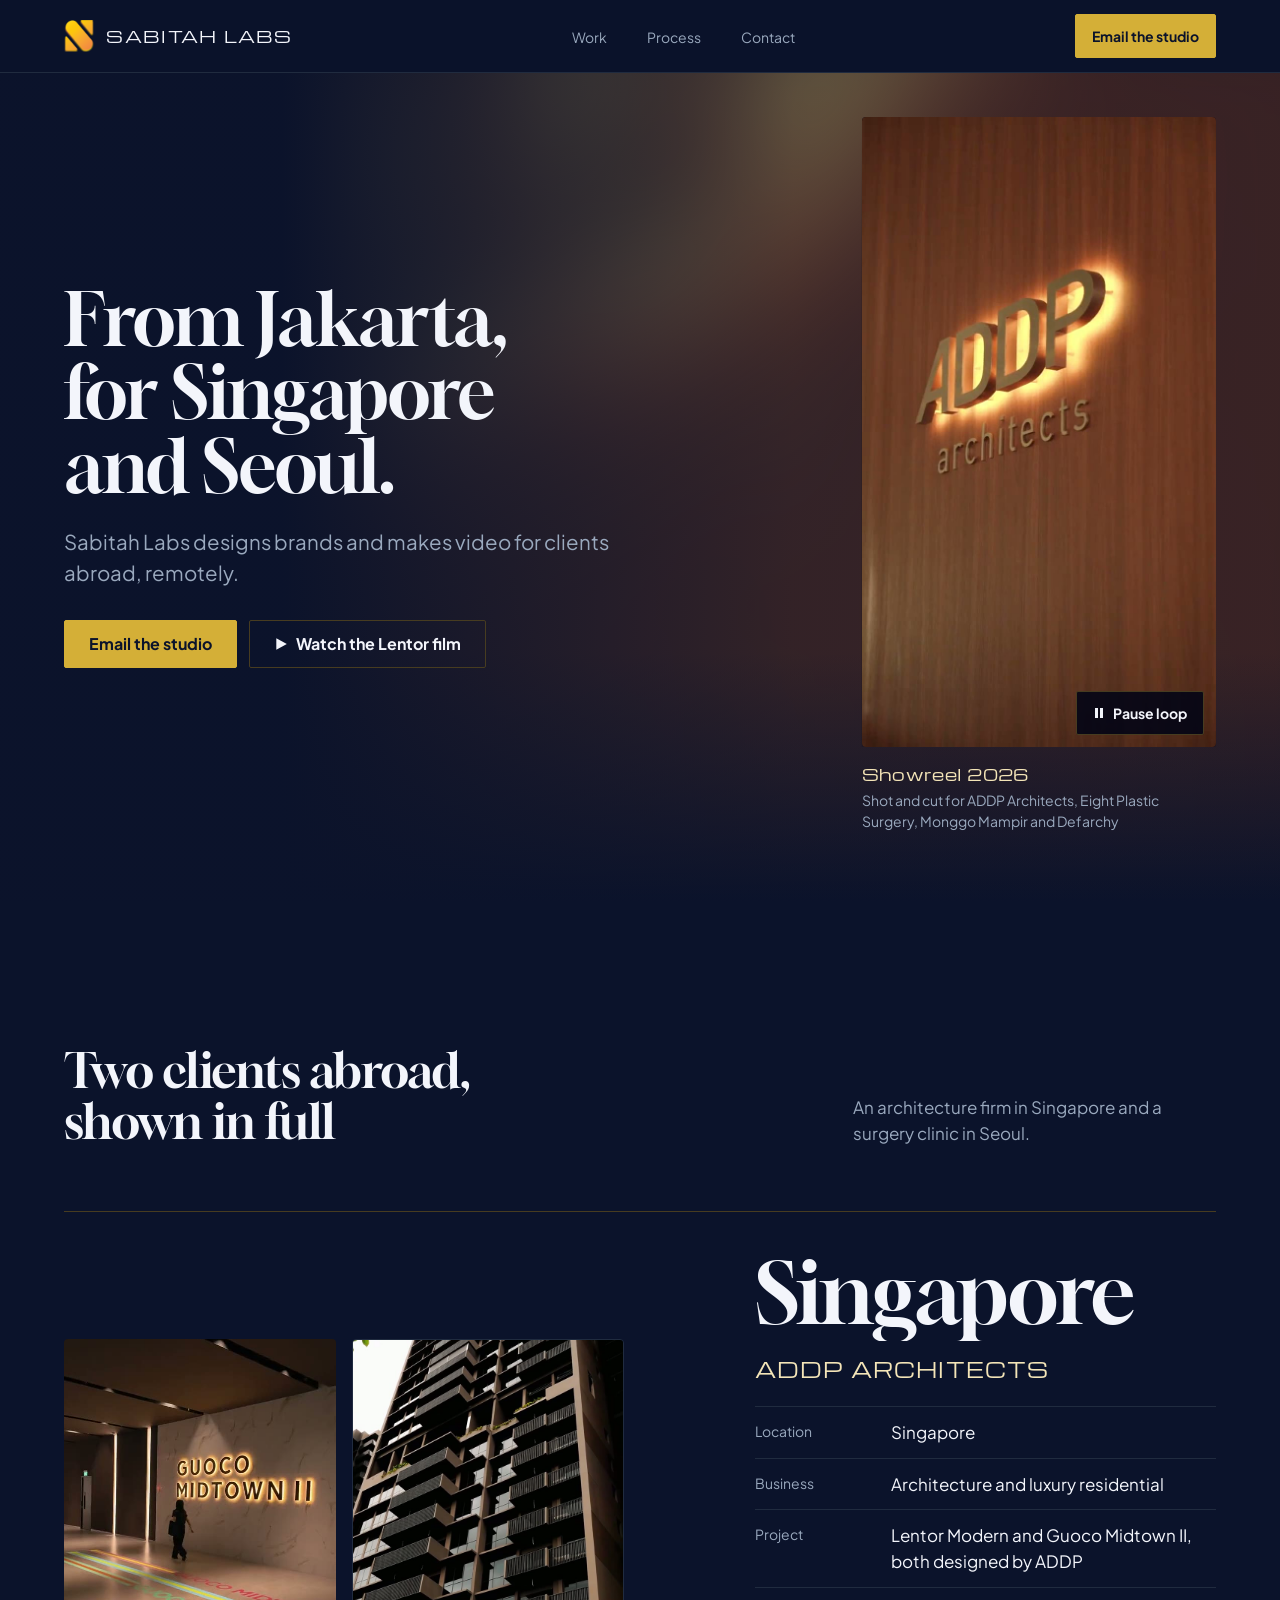
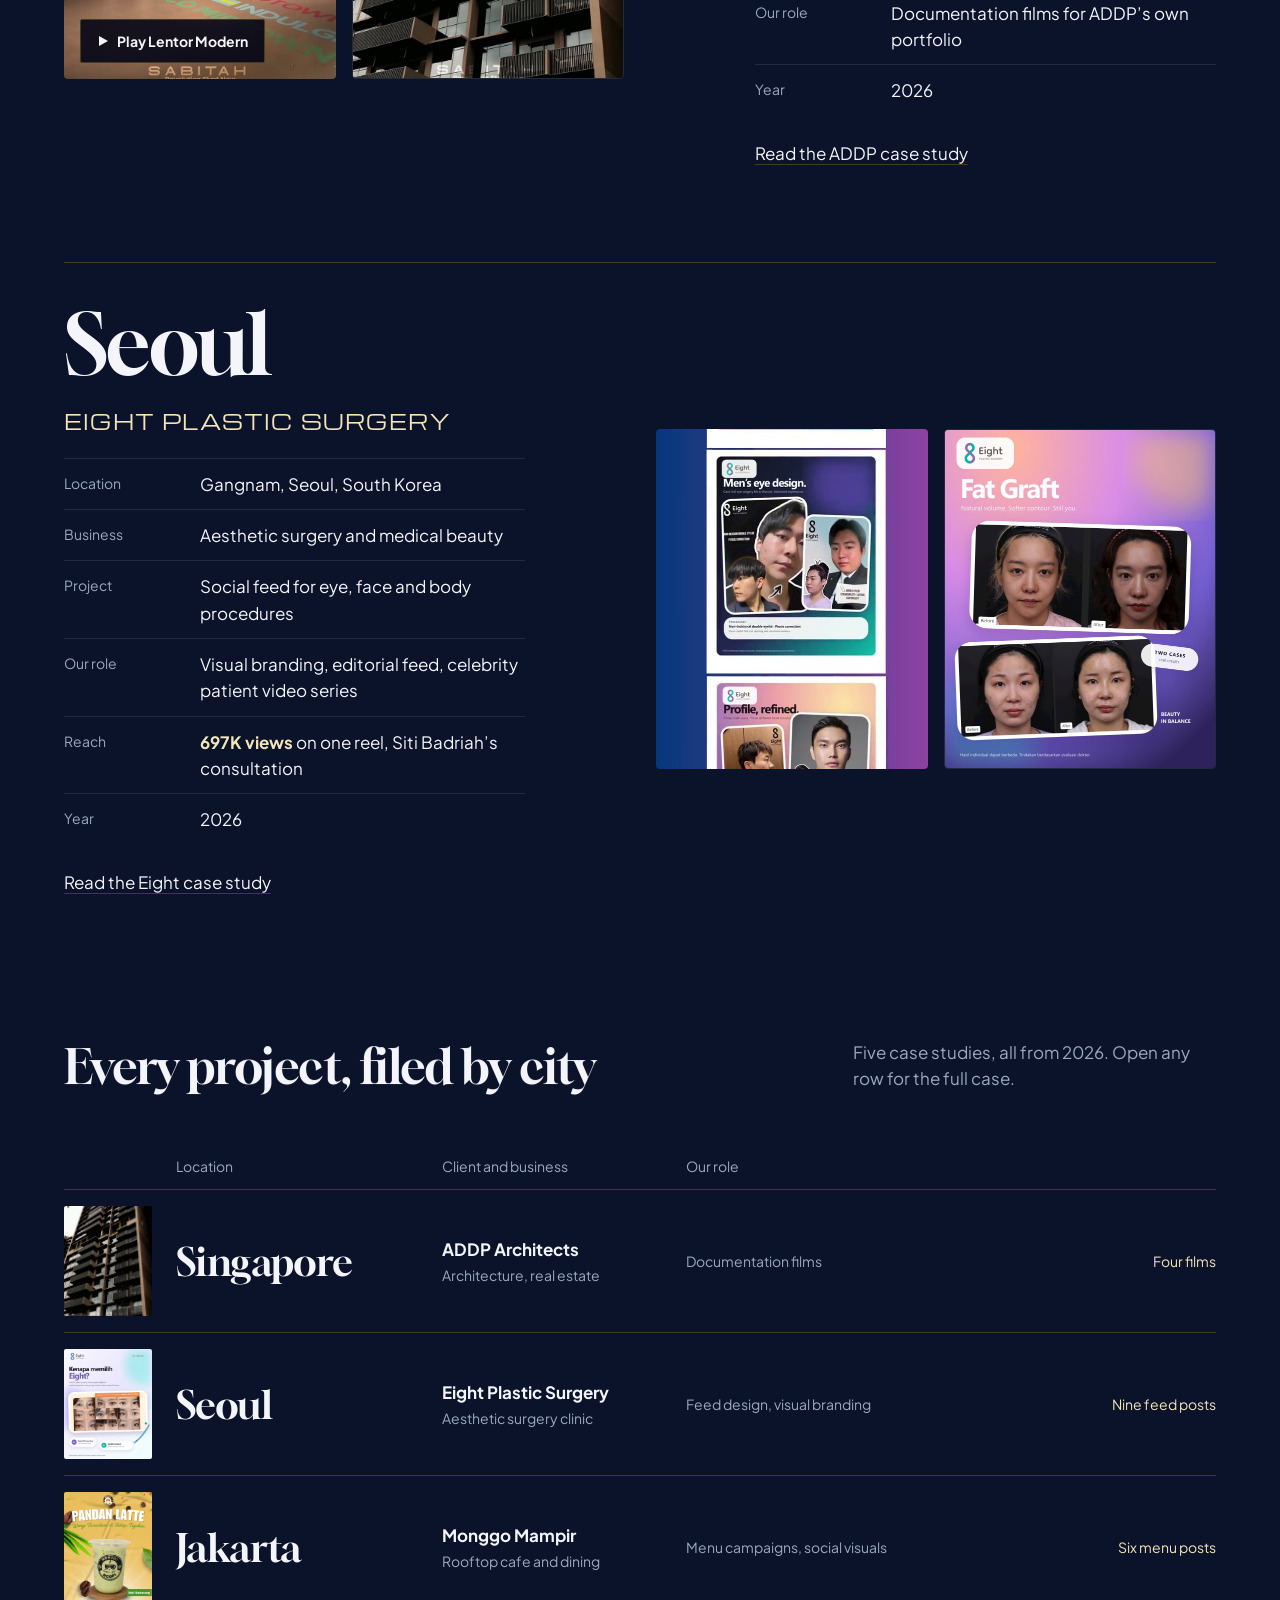
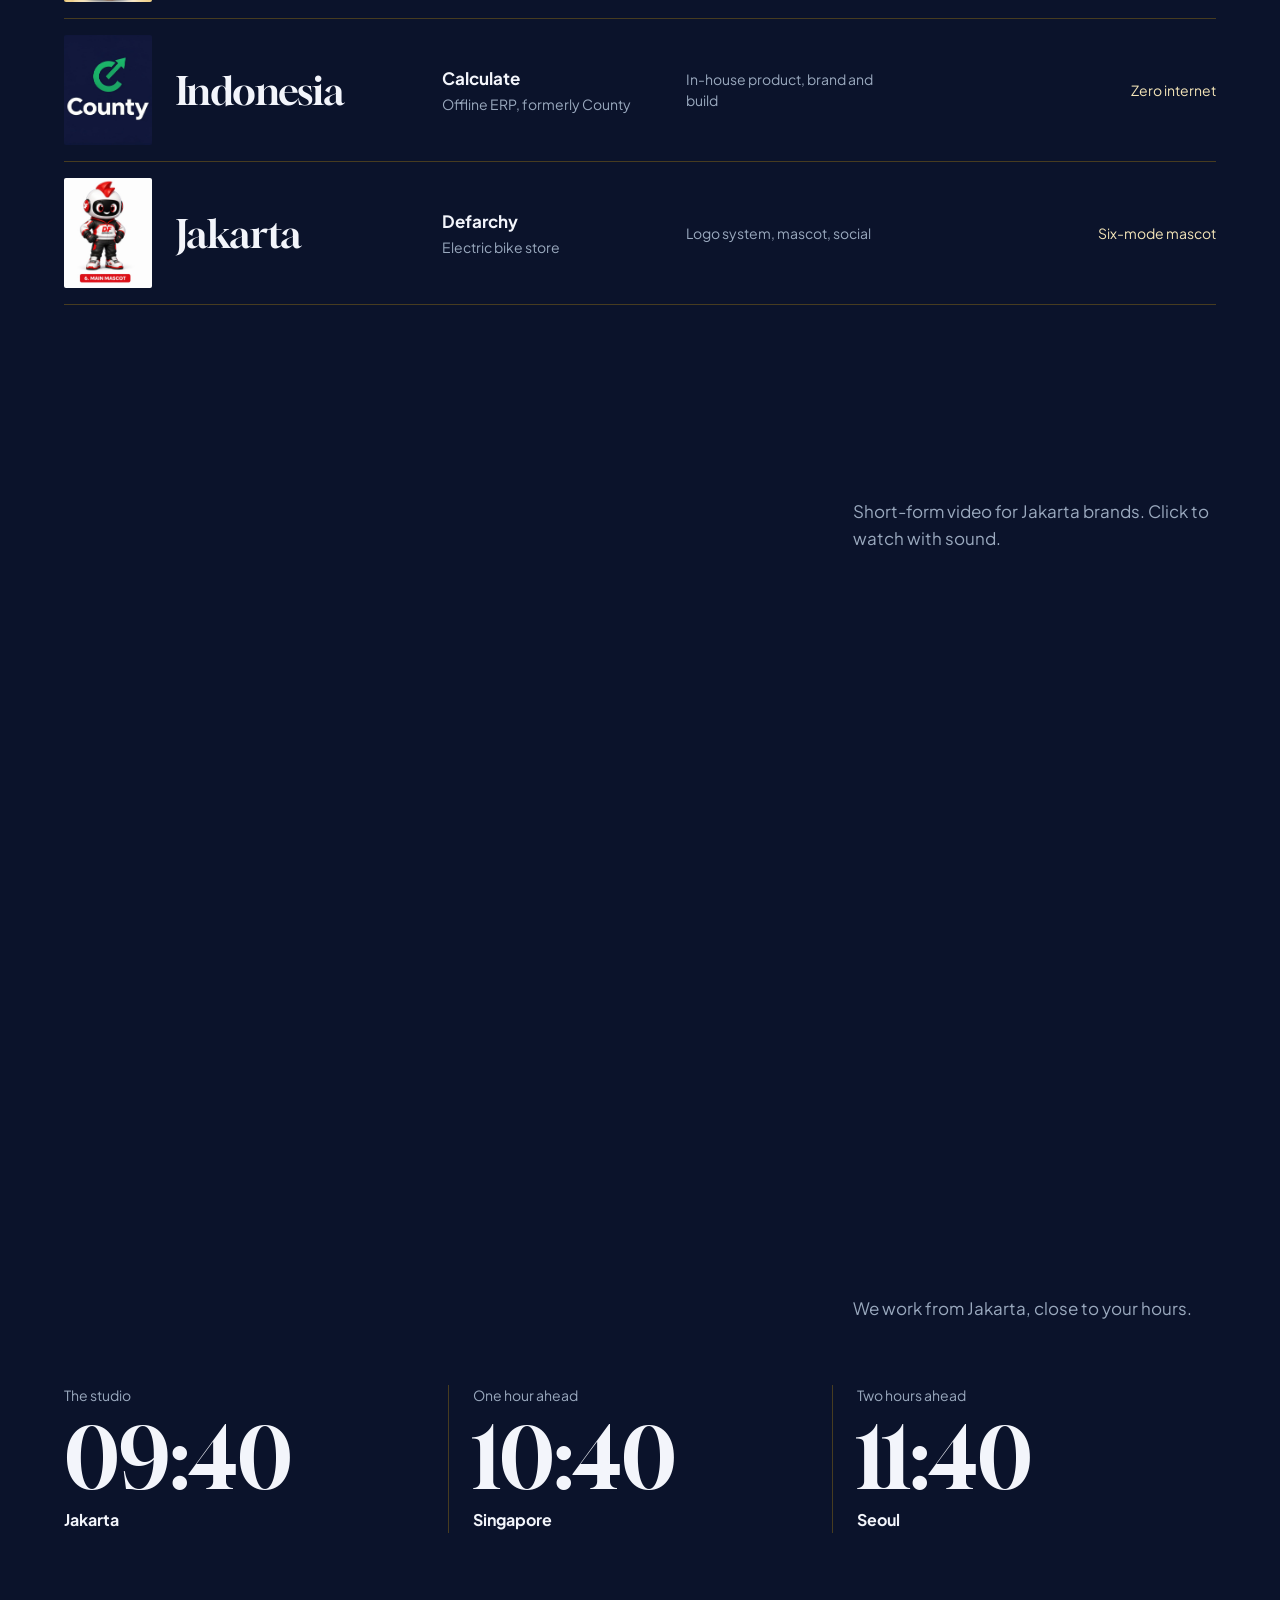
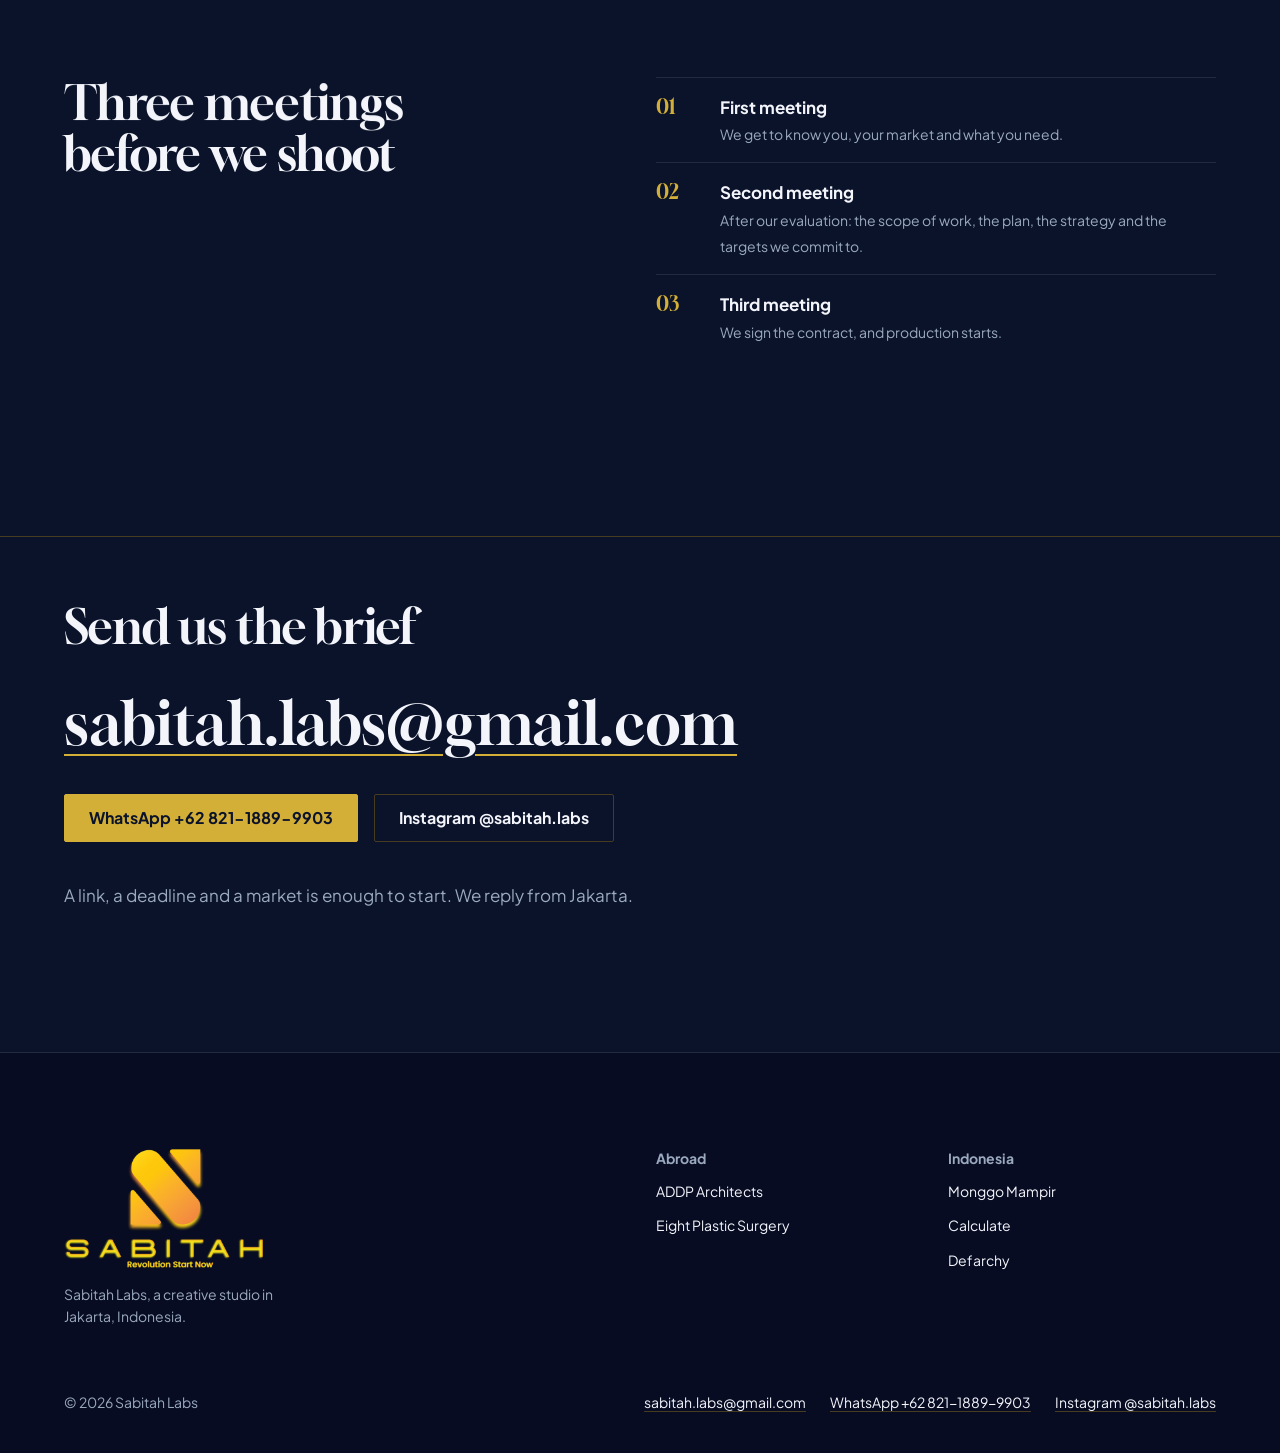
==== commit 710c154e: "Cinematic layer, client films, 2026 facts, process, six more brands Showreel hero, hover previews, c" ====
--- a/index.html
+++ b/index.html
@@ -28,7 +28,7 @@
       </a>
       <ul class="nav__links" id="nav-links">
         <li><a href="#work">Work</a></li>
-        <li><a href="#services">Services</a></li>
+        <li><a href="#process">Process</a></li>
         <li><a href="#contact">Contact</a></li>
       </ul>
       <div class="nav__end">
@@ -81,7 +81,7 @@
       <div class="container">
         <div class="section__head">
           <h2 id="flag-title">Two clients abroad, shown in full</h2>
-          <p>An architecture firm in Singapore and a surgery clinic in Seoul. Each card says who they are and what we made.</p>
+          <p>An architecture firm in Singapore and a surgery clinic in Seoul.</p>
         </div>
 
         <div class="flagship">
@@ -100,8 +100,9 @@
               <dl class="facts">
                 <div><dt>Location</dt><dd>Singapore</dd></div>
                 <div><dt>Business</dt><dd>Architecture and luxury residential</dd></div>
-                <div><dt>Project</dt><dd>Lentor Modern, for GuocoLand</dd></div>
-                <div><dt>Our role</dt><dd>Video concept, production and edit for the project showcase</dd></div>
+                <div><dt>Project</dt><dd>Lentor Modern and Guoco Midtown II, both designed by ADDP</dd></div>
+                <div><dt>Our role</dt><dd>Documentation films for ADDP’s own portfolio</dd></div>
+                <div><dt>Year</dt><dd>2026</dd></div>
               </dl>
               <a class="link" href="addp.html">Read the ADDP case study</a>
             </div>
@@ -119,7 +120,9 @@
                 <div><dt>Location</dt><dd>Gangnam, Seoul, South Korea</dd></div>
                 <div><dt>Business</dt><dd>Aesthetic surgery and medical beauty</dd></div>
                 <div><dt>Project</dt><dd>Social feed for eye, face and body procedures</dd></div>
-                <div><dt>Our role</dt><dd>Visual branding, editorial feed design, before and after layouts</dd></div>
+                <div><dt>Our role</dt><dd>Visual branding, editorial feed, celebrity patient video series</dd></div>
+                <div><dt>Reach</dt><dd><strong>697K views</strong> on one reel, Siti Badriah’s consultation</dd></div>
+                <div><dt>Year</dt><dd>2026</dd></div>
               </dl>
               <a class="link" href="eight.html">Read the Eight case study</a>
             </div>
@@ -133,7 +136,7 @@
       <div class="container">
         <div class="section__head">
           <h2 id="index-title">Every project, filed by city</h2>
-          <p>Five clients so far. Open any row for the full case.</p>
+          <p>Five case studies, all from 2026. Open any row for the full case.</p>
         </div>
         <div class="index__head" aria-hidden="true">
           <span></span><span>Location</span><span>Client and business</span><span>Our role</span><span></span>
@@ -143,8 +146,8 @@
             <img class="index__thumb" src="assets/web/addp-still-tower.jpg" alt="" width="720" height="1280" loading="lazy">
             <span class="index__city">Singapore</span>
             <span class="index__client"><strong>ADDP Architects</strong><span class="index__cell">Architecture, real estate</span></span>
-            <span class="index__cell index__cell--role">Video concept and edit</span>
-            <span class="index__go">Lentor Modern film</span>
+            <span class="index__cell index__cell--role">Documentation films</span>
+            <span class="index__go">Four films</span>
           </a></li>
           <li data-reveal style="--i:1"><a class="index__row" href="eight.html" data-peek="assets/web/loop-eight.mp4">
             <img class="index__thumb" src="assets/web/eight-feed-v2-01-canthoplasty.jpg" alt="" width="1080" height="1350" loading="lazy">
@@ -178,29 +181,62 @@
       </div>
     </section>
 
-    <!-- Services: what the studio makes, each tied to where it was made -->
-    <section class="section--wide" id="services" aria-labelledby="services-title">
+
+    <!-- More work: short-form video for six more Jakarta brands -->
+    <section class="section" id="more" aria-labelledby="more-title">
       <div class="container">
         <div class="section__head">
-          <h2 id="services-title">What we make, and where it ran</h2>
-          <p>Two disciplines in one team, so the brand and the film come out of the same room.</p>
-        </div>
-        <div class="services">
-          <article class="service">
-            <h3>Brand and visual identity</h3>
-            <ul>
-              <li><span>Logo systems and mascots</span><a href="defarchy.html">Defarchy</a></li>
-              <li><span>Editorial social feeds</span><a href="eight.html">Eight</a></li>
-              <li><span>Product branding for software</span><a href="county.html">Calculate</a></li>
-            </ul>
-          </article>
-          <article class="service">
-            <h3>Content and video production</h3>
-            <ul>
-              <li><span>Video concept, shoot and edit</span><a href="addp.html">ADDP</a></li>
-              <li><span>Vertical films for property launches</span><a href="addp.html">Lentor Modern</a></li>
-              <li><span>Campaign posts for menus and launches</span><a href="monggo-mampir.html">Monggo Mampir</a></li>
-            </ul>
+          <h2 id="more-title">Six more brands we filmed in 2026</h2>
+          <p>Short-form video for Jakarta brands. Click to watch with sound.</p>
+        </div>
+        <div class="rail rail--films" tabindex="0" role="region" aria-label="More films, scroll sideways">
+          <article class="film-card">
+            <button class="film-card__play" type="button" data-play data-src="assets/web/work-playpod-720.mp4" data-poster="assets/web/work-playpod.jpg" data-title="Playpod" data-hover="assets/web/work-playpod-loop.mp4">
+              <img src="assets/web/work-playpod.jpg" alt="" width="540" height="960" loading="lazy">
+              <span class="chip"><svg viewBox="0 0 12 12" aria-hidden="true"><path d="M2 1l9 5-9 5z" fill="currentColor"/></svg>Play, 0:32</span>
+            </button>
+            <h3>Playpod</h3>
+            <p>Private pods for rent by the hour</p>
+          </article>
+          <article class="film-card">
+            <button class="film-card__play" type="button" data-play data-src="assets/web/work-herta-720.mp4" data-poster="assets/web/work-herta.jpg" data-title="Herta" data-hover="assets/web/work-herta-loop.mp4">
+              <img src="assets/web/work-herta.jpg" alt="" width="540" height="960" loading="lazy">
+              <span class="chip"><svg viewBox="0 0 12 12" aria-hidden="true"><path d="M2 1l9 5-9 5z" fill="currentColor"/></svg>Play, 0:24</span>
+            </button>
+            <h3>Herta</h3>
+            <p>Tumblers and drinkware</p>
+          </article>
+          <article class="film-card">
+            <button class="film-card__play" type="button" data-play data-src="assets/web/work-legus-720.mp4" data-poster="assets/web/work-legus.jpg" data-title="Legus" data-hover="assets/web/work-legus-loop.mp4">
+              <img src="assets/web/work-legus.jpg" alt="" width="540" height="960" loading="lazy">
+              <span class="chip"><svg viewBox="0 0 12 12" aria-hidden="true"><path d="M2 1l9 5-9 5z" fill="currentColor"/></svg>Play, 0:28</span>
+            </button>
+            <h3>Legus</h3>
+            <p>Legal help for small businesses</p>
+          </article>
+          <article class="film-card">
+            <button class="film-card__play" type="button" data-play data-src="assets/web/work-omahera-720.mp4" data-poster="assets/web/work-omahera.jpg" data-title="Oma Hera" data-hover="assets/web/work-omahera-loop.mp4">
+              <img src="assets/web/work-omahera.jpg" alt="" width="540" height="960" loading="lazy">
+              <span class="chip"><svg viewBox="0 0 12 12" aria-hidden="true"><path d="M2 1l9 5-9 5z" fill="currentColor"/></svg>Play, 1:06</span>
+            </button>
+            <h3>Oma Hera</h3>
+            <p>Catholic reflections, a personal brand</p>
+          </article>
+          <article class="film-card">
+            <button class="film-card__play" type="button" data-play data-src="assets/web/work-happybaby-720.mp4" data-poster="assets/web/work-happybaby.jpg" data-title="Happy Baby" data-hover="assets/web/work-happybaby-loop.mp4">
+              <img src="assets/web/work-happybaby.jpg" alt="" width="540" height="960" loading="lazy">
+              <span class="chip"><svg viewBox="0 0 12 12" aria-hidden="true"><path d="M2 1l9 5-9 5z" fill="currentColor"/></svg>Play, 0:29</span>
+            </button>
+            <h3>Happy Baby</h3>
+            <p>Premium baby socks</p>
+          </article>
+          <article class="film-card">
+            <button class="film-card__play" type="button" data-play data-src="assets/web/work-velocraft-720.mp4" data-poster="assets/web/work-velocraft.jpg" data-title="Velocraft" data-hover="assets/web/work-velocraft-loop.mp4">
+              <img src="assets/web/work-velocraft.jpg" alt="" width="540" height="960" loading="lazy">
+              <span class="chip"><svg viewBox="0 0 12 12" aria-hidden="true"><path d="M2 1l9 5-9 5z" fill="currentColor"/></svg>Play, 0:29</span>
+            </button>
+            <h3>Velocraft</h3>
+            <p>Motorcycle gear</p>
           </article>
         </div>
       </div>
@@ -211,13 +247,26 @@
       <div class="container">
         <div class="section__head">
           <h2 id="hours-title">One or two hours from your desk</h2>
-          <p>We work from Jakarta. Singapore is one hour ahead, Seoul two.</p>
+          <p>We work from Jakarta, close to your hours.</p>
         </div>
         <div class="hours">
           <div><span>The studio</span><b class="num" data-tz="Asia/Jakarta">UTC+7</b><strong>Jakarta</strong></div>
           <div><span>One hour ahead</span><b class="num" data-tz="Asia/Singapore">UTC+8</b><strong>Singapore</strong></div>
           <div><span>Two hours ahead</span><b class="num" data-tz="Asia/Seoul">UTC+9</b><strong>Seoul</strong></div>
         </div>
+      </div>
+    </section>
+
+
+    <!-- How we start: the studio's real three meetings -->
+    <section class="section" id="process" aria-labelledby="process-title">
+      <div class="container scope">
+        <h2 id="process-title">Three meetings before we shoot</h2>
+        <ol>
+          <li><div><strong>First meeting</strong><span>We get to know you, your market and what you need.</span></div></li>
+          <li><div><strong>Second meeting</strong><span>After our evaluation: the scope of work, the plan, the strategy and the targets we commit to.</span></div></li>
+          <li><div><strong>Third meeting</strong><span>We sign the contract, and production starts.</span></div></li>
+        </ol>
       </div>
     </section>
 
--- a/css/style.css
+++ b/css/style.css
@@ -169,7 +169,7 @@
 .case-hero__city { grid-column: 1 / -1; font: 400 var(--text-md)/1.4 var(--font-body); color: var(--color-ink-2); }
 .case-hero h1 { grid-column: 1 / span 8; font-size: var(--text-display); line-height: 1.02; max-width: 16ch; }
 .case-hero__lede { grid-column: 1 / span 7; font-size: var(--text-lead); color: var(--color-muted); max-width: 46ch; }
-.case-facts { grid-column: 1 / -1; display: grid; grid-template-columns: repeat(4, minmax(0, 1fr)); margin: 0; border-top: 1px solid var(--color-rule); }
+.case-facts { grid-column: 1 / -1; display: grid; grid-template-columns: repeat(5, minmax(0, 1fr)); margin: 0; border-top: 1px solid var(--color-rule); }
 .case-facts > div { padding: var(--space-lg) var(--space-lg) 0; border-left: 1px solid var(--color-rule-soft); display: grid; gap: var(--space-xs); align-content: start; }
 .case-facts > div:first-child { padding-left: 0; border-left: 0; }
 .case-facts dt { color: var(--color-muted); font-size: var(--text-sm); }
@@ -343,7 +343,8 @@
   .footer__brand, .footer__nav { grid-column: 1 / -1; }
   .case-hero h1, .case-hero__lede { grid-column: 1 / -1; }
   .case-facts { grid-template-columns: repeat(2, minmax(0, 1fr)); }
-  .case-facts > div:nth-child(3) { padding-left: 0; border-left: 0; }
+  .case-facts { grid-template-columns: repeat(3, minmax(0, 1fr)); }
+  .case-facts > div:nth-child(4) { padding-left: 0; border-left: 0; }
   .stage__film { grid-column: 1 / -1; max-width: 380px; }
   .stage__notes { grid-column: 1 / -1; }
   .gallery { grid-template-columns: repeat(2, minmax(0, 1fr)); }
@@ -381,3 +382,10 @@
 .case-hero__text > * { grid-column: auto; }
 .case-hero__cover .film-wrap { position: relative; }
 .flag__media .film-wrap video { width: 100%; aspect-ratio: 4 / 5; object-fit: cover; border-radius: var(--radius-card); }
+.rail--films { grid-auto-columns: minmax(200px, 22%); }
+.film-card__play .hover-loop { position: absolute; inset: 0; width: 100%; height: 100%; object-fit: cover; opacity: 0; transition: opacity var(--dur-short) var(--ease-out); }
+.film-card__play.is-previewing .hover-loop { opacity: 1; }
+.facts strong { font-weight: 700; color: var(--color-ink-2); }
+@media (max-width: 60rem) { .rail--films { grid-auto-columns: minmax(200px, 40%); } }
+@media (max-width: 40rem) { .rail--films { grid-auto-columns: 62%; } }
+@media (prefers-reduced-motion: reduce) { .film-card__play .hover-loop { transition: none; } }
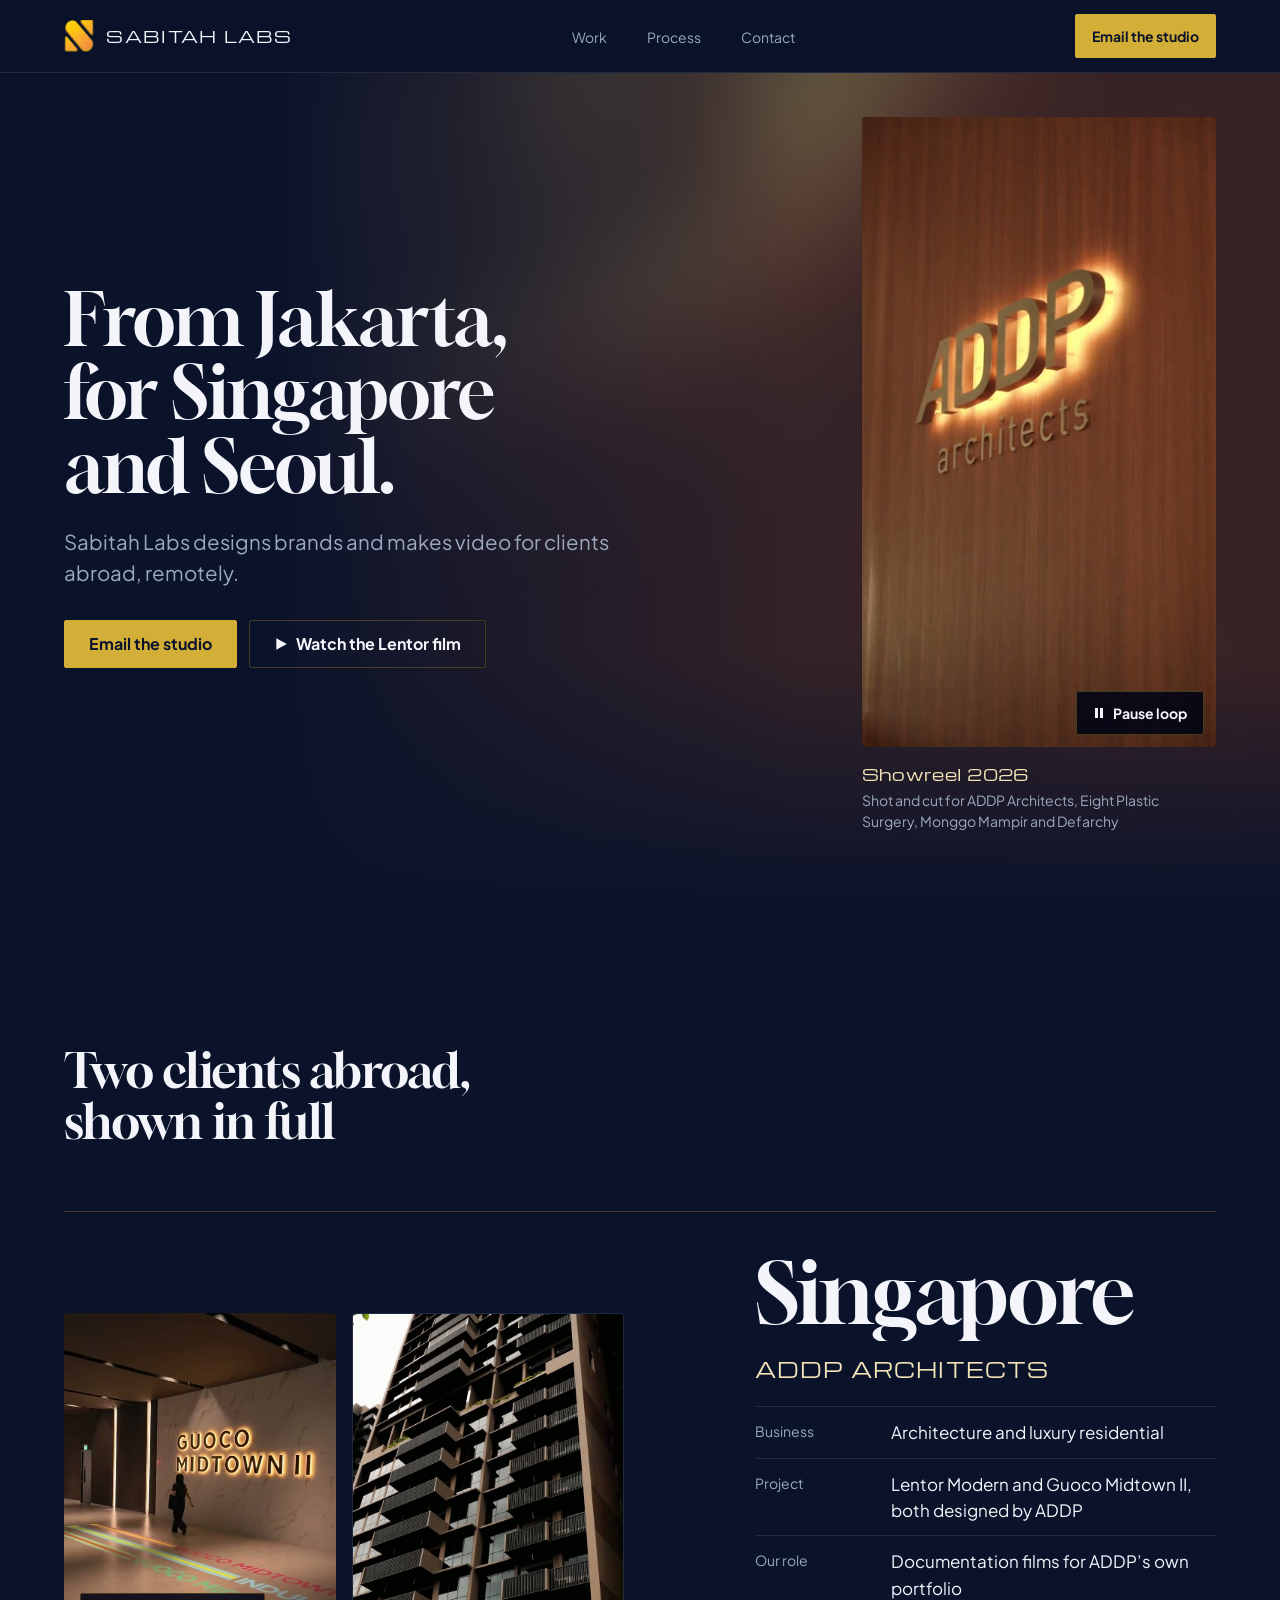
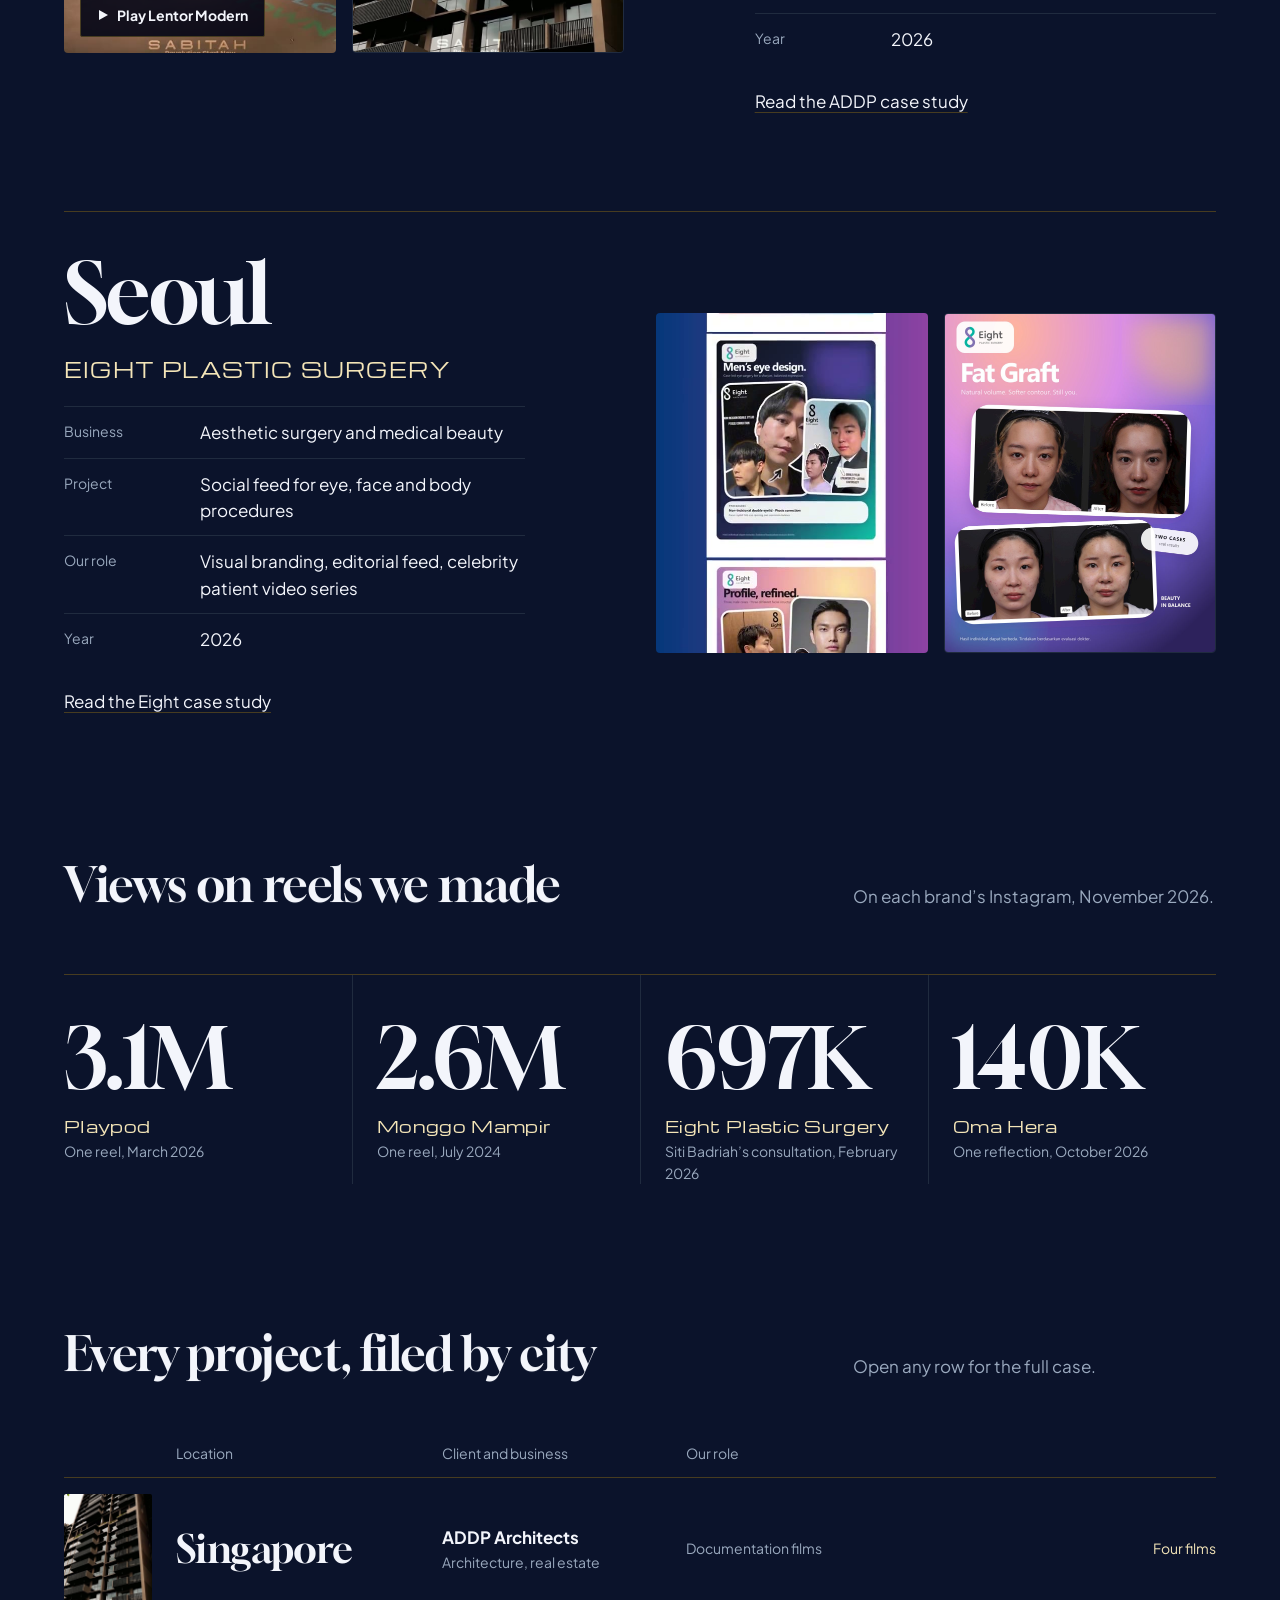
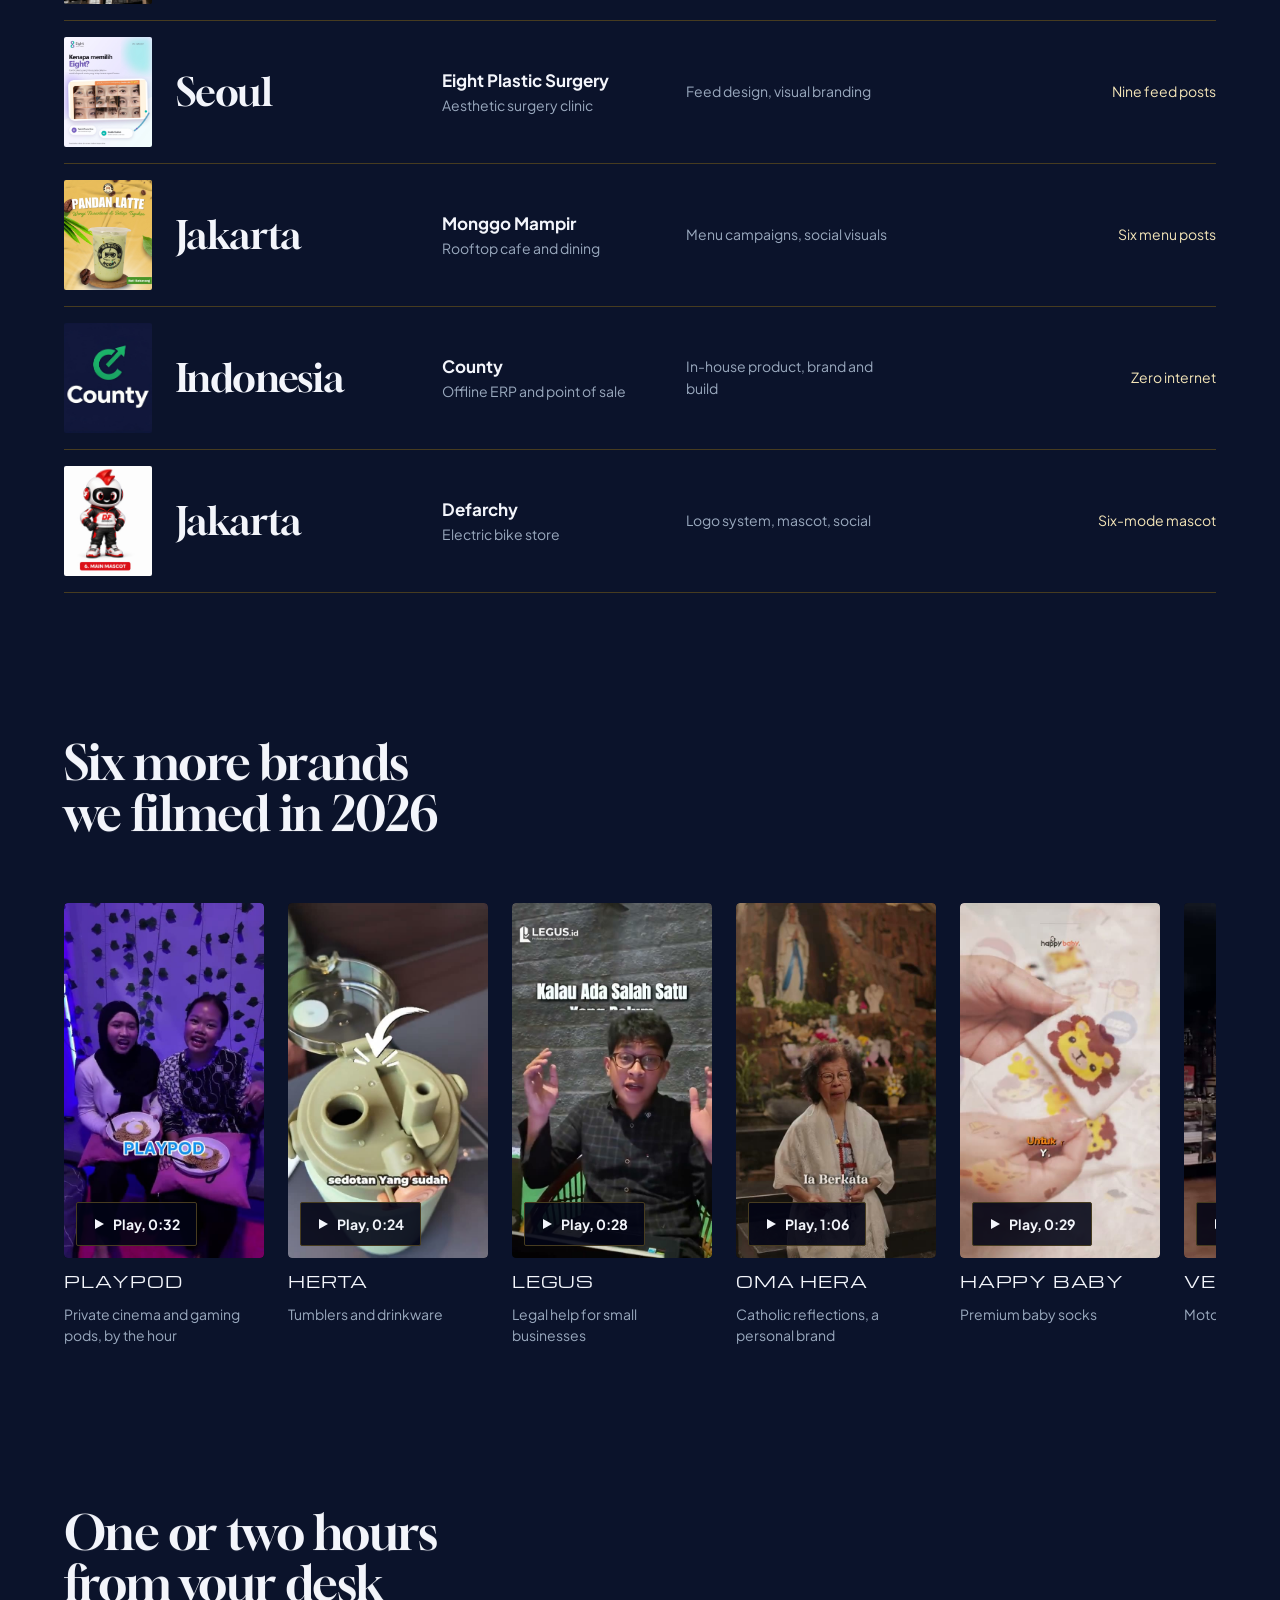
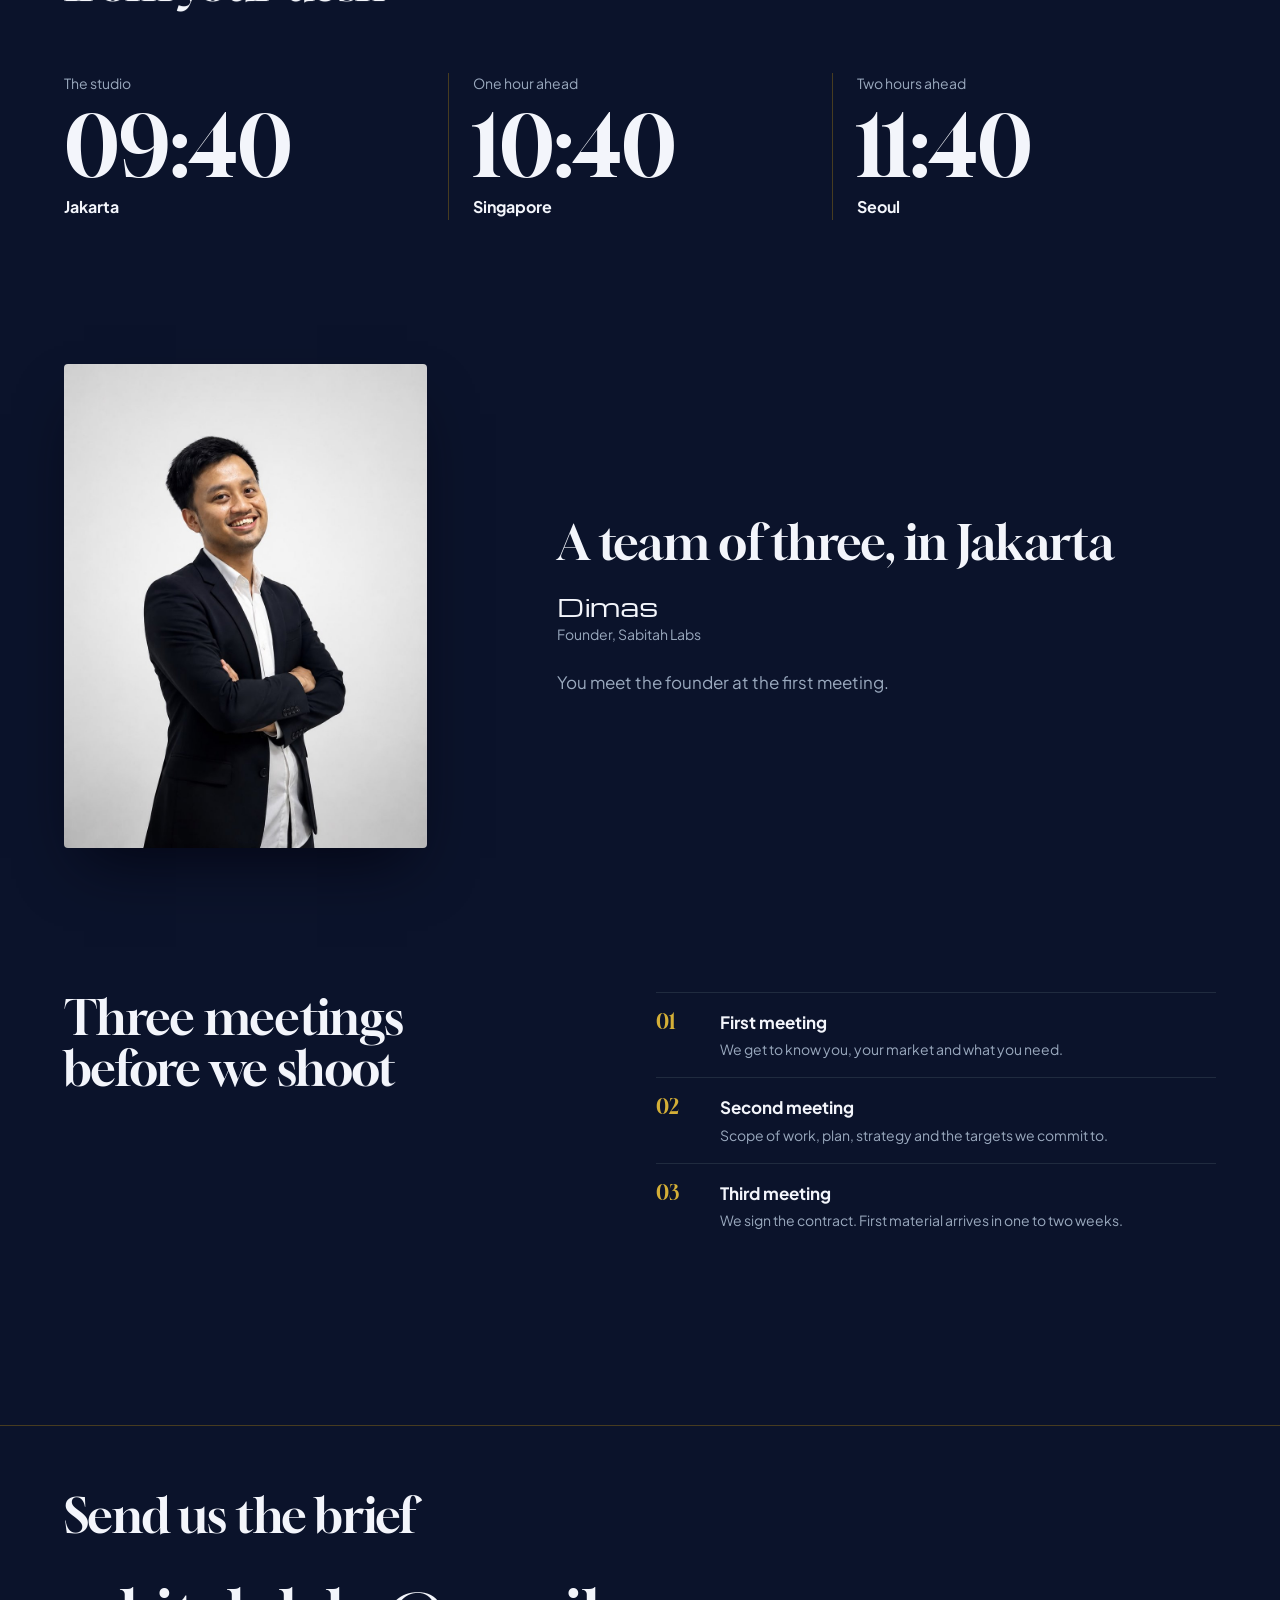
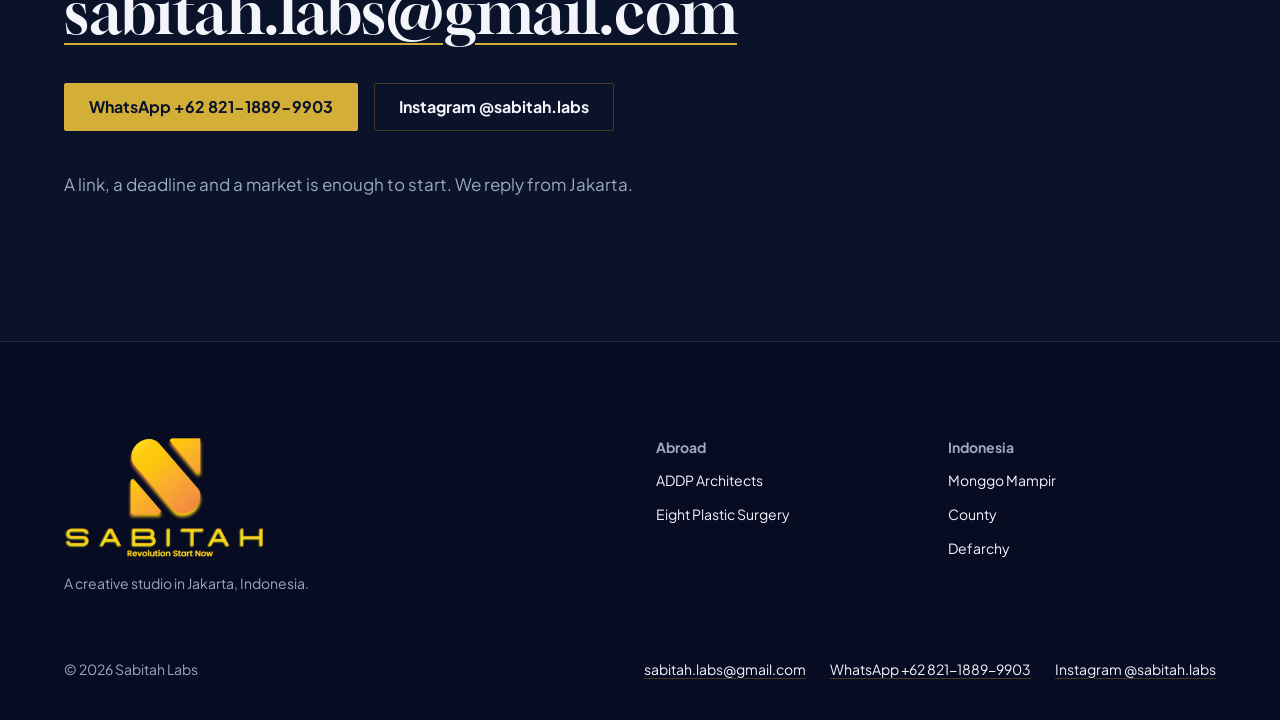
==== commit facd005a: "Reach figures, team, County name, Monggo span, Velocraft line Co-Authored-By: Claude Opus 5.5 <norep" ====
--- a/index.html
+++ b/index.html
@@ -81,7 +81,6 @@
       <div class="container">
         <div class="section__head">
           <h2 id="flag-title">Two clients abroad, shown in full</h2>
-          <p>An architecture firm in Singapore and a surgery clinic in Seoul.</p>
         </div>
 
         <div class="flagship">
@@ -98,7 +97,6 @@
               <p class="flag__city">Singapore</p>
               <h3>ADDP Architects</h3>
               <dl class="facts">
-                <div><dt>Location</dt><dd>Singapore</dd></div>
                 <div><dt>Business</dt><dd>Architecture and luxury residential</dd></div>
                 <div><dt>Project</dt><dd>Lentor Modern and Guoco Midtown II, both designed by ADDP</dd></div>
                 <div><dt>Our role</dt><dd>Documentation films for ADDP’s own portfolio</dd></div>
@@ -117,11 +115,9 @@
               <p class="flag__city">Seoul</p>
               <h3>Eight Plastic Surgery</h3>
               <dl class="facts">
-                <div><dt>Location</dt><dd>Gangnam, Seoul, South Korea</dd></div>
                 <div><dt>Business</dt><dd>Aesthetic surgery and medical beauty</dd></div>
                 <div><dt>Project</dt><dd>Social feed for eye, face and body procedures</dd></div>
                 <div><dt>Our role</dt><dd>Visual branding, editorial feed, celebrity patient video series</dd></div>
-                <div><dt>Reach</dt><dd><strong>697K views</strong> on one reel, Siti Badriah’s consultation</dd></div>
                 <div><dt>Year</dt><dd>2026</dd></div>
               </dl>
               <a class="link" href="eight.html">Read the Eight case study</a>
@@ -131,12 +127,29 @@
       </div>
     </section>
 
+
+    <!-- Reach: real views on reels the studio made -->
+    <section class="section" aria-labelledby="reach-title">
+      <div class="container">
+        <div class="section__head">
+          <h2 id="reach-title">Views on reels we made</h2>
+          <p>On each brand’s Instagram, November 2026.</p>
+        </div>
+        <div class="reach">
+          <div><b class="num">3.1M</b><strong>Playpod</strong><span>One reel, March 2026</span></div>
+          <div><b class="num">2.6M</b><strong>Monggo Mampir</strong><span>One reel, July 2024</span></div>
+          <div><b class="num">697K</b><strong>Eight Plastic Surgery</strong><span>Siti Badriah’s consultation, February 2026</span></div>
+          <div><b class="num">140K</b><strong>Oma Hera</strong><span>One reflection, October 2026</span></div>
+        </div>
+      </div>
+    </section>
+
     <!-- Index: every project, filed by city -->
     <section class="section" aria-labelledby="index-title">
       <div class="container">
         <div class="section__head">
           <h2 id="index-title">Every project, filed by city</h2>
-          <p>Five case studies, all from 2026. Open any row for the full case.</p>
+          <p>Open any row for the full case.</p>
         </div>
         <div class="index__head" aria-hidden="true">
           <span></span><span>Location</span><span>Client and business</span><span>Our role</span><span></span>
@@ -166,7 +179,7 @@
           <li data-reveal style="--i:3"><a class="index__row" href="county.html" data-peek="assets/web/county-logo-v2.jpg">
             <img class="index__thumb" src="assets/web/county-logo-v2.jpg" alt="" width="1024" height="1024" loading="lazy">
             <span class="index__city">Indonesia</span>
-            <span class="index__client"><strong>Calculate</strong><span class="index__cell">Offline ERP, formerly County</span></span>
+            <span class="index__client"><strong>County</strong><span class="index__cell">Offline ERP and point of sale</span></span>
             <span class="index__cell index__cell--role">In-house product, brand and build</span>
             <span class="index__go">Zero internet</span>
           </a></li>
@@ -187,7 +200,6 @@
       <div class="container">
         <div class="section__head">
           <h2 id="more-title">Six more brands we filmed in 2026</h2>
-          <p>Short-form video for Jakarta brands. Click to watch with sound.</p>
         </div>
         <div class="rail rail--films" tabindex="0" role="region" aria-label="More films, scroll sideways">
           <article class="film-card">
@@ -196,7 +208,7 @@
               <span class="chip"><svg viewBox="0 0 12 12" aria-hidden="true"><path d="M2 1l9 5-9 5z" fill="currentColor"/></svg>Play, 0:32</span>
             </button>
             <h3>Playpod</h3>
-            <p>Private pods for rent by the hour</p>
+            <p>Private cinema and gaming pods, by the hour</p>
           </article>
           <article class="film-card">
             <button class="film-card__play" type="button" data-play data-src="assets/web/work-herta-720.mp4" data-poster="assets/web/work-herta.jpg" data-title="Herta" data-hover="assets/web/work-herta-loop.mp4">
@@ -236,7 +248,7 @@
               <span class="chip"><svg viewBox="0 0 12 12" aria-hidden="true"><path d="M2 1l9 5-9 5z" fill="currentColor"/></svg>Play, 0:29</span>
             </button>
             <h3>Velocraft</h3>
-            <p>Motorcycle gear</p>
+            <p>Motorcycle modification parts</p>
           </article>
         </div>
       </div>
@@ -247,7 +259,6 @@
       <div class="container">
         <div class="section__head">
           <h2 id="hours-title">One or two hours from your desk</h2>
-          <p>We work from Jakarta, close to your hours.</p>
         </div>
         <div class="hours">
           <div><span>The studio</span><b class="num" data-tz="Asia/Jakarta">UTC+7</b><strong>Jakarta</strong></div>
@@ -257,6 +268,21 @@
       </div>
     </section>
 
+
+
+    <!-- Team: the founder, and the size of the studio -->
+    <section class="section" aria-labelledby="team-title">
+      <div class="container team">
+        <figure class="team__photo">
+          <img src="assets/web/team-dimas.jpg" alt="Dimas, founder of Sabitah Labs, in a black suit with arms crossed" width="900" height="1200" loading="lazy">
+        </figure>
+        <div class="team__text">
+          <h2 id="team-title">A team of three, in Jakarta</h2>
+          <p class="team__name">Dimas<span>Founder, Sabitah Labs</span></p>
+          <p class="muted">You meet the founder at the first meeting.</p>
+        </div>
+      </div>
+    </section>
 
     <!-- How we start: the studio's real three meetings -->
     <section class="section" id="process" aria-labelledby="process-title">
@@ -264,8 +290,8 @@
         <h2 id="process-title">Three meetings before we shoot</h2>
         <ol>
           <li><div><strong>First meeting</strong><span>We get to know you, your market and what you need.</span></div></li>
-          <li><div><strong>Second meeting</strong><span>After our evaluation: the scope of work, the plan, the strategy and the targets we commit to.</span></div></li>
-          <li><div><strong>Third meeting</strong><span>We sign the contract, and production starts.</span></div></li>
+          <li><div><strong>Second meeting</strong><span>Scope of work, plan, strategy and the targets we commit to.</span></div></li>
+          <li><div><strong>Third meeting</strong><span>We sign the contract. First material arrives in one to two weeks.</span></div></li>
         </ol>
       </div>
     </section>
@@ -289,7 +315,7 @@
       <div class="footer__mast">
         <div class="footer__brand">
           <img src="assets/web/sabitah-logo-trimmed.png" alt="Sabitah, Revolution Start Now" width="640" height="380" loading="lazy">
-          <p>Sabitah Labs, a creative studio in Jakarta, Indonesia.</p>
+          <p>A creative studio in Jakarta, Indonesia.</p>
         </div>
         <nav class="footer__nav" aria-label="Footer">
           <div>
@@ -303,7 +329,7 @@
             <h2>Indonesia</h2>
             <ul>
               <li><a href="monggo-mampir.html">Monggo Mampir</a></li>
-              <li><a href="county.html">Calculate</a></li>
+              <li><a href="county.html">County</a></li>
               <li><a href="defarchy.html">Defarchy</a></li>
             </ul>
           </div>
--- a/css/style.css
+++ b/css/style.css
@@ -389,3 +389,30 @@
 @media (max-width: 60rem) { .rail--films { grid-auto-columns: minmax(200px, 40%); } }
 @media (max-width: 40rem) { .rail--films { grid-auto-columns: 62%; } }
 @media (prefers-reduced-motion: reduce) { .film-card__play .hover-loop { transition: none; } }
+
+/* ---------- Reach (figures in type) ---------- */
+.reach { display: grid; grid-template-columns: repeat(4, minmax(0, 1fr)); border-top: 1px solid var(--color-rule); }
+.reach > div { display: grid; gap: var(--space-2xs); align-content: start; padding: var(--space-xl) var(--space-lg) 0; border-left: 1px solid var(--color-rule-soft); }
+.reach > div:first-child { padding-left: 0; border-left: 0; }
+.reach b { font: 400 var(--text-city)/1 var(--font-display); letter-spacing: -0.02em; color: var(--color-ink); padding-bottom: var(--space-sm); }
+.reach strong { font: 400 var(--text-md)/1.35 var(--font-outlier); letter-spacing: 0.02em; color: var(--color-ink-2); }
+.reach span { font-size: var(--text-sm); color: var(--color-muted); }
+
+/* ---------- Team ---------- */
+.team { display: grid; grid-template-columns: repeat(12, minmax(0, 1fr)); gap: var(--gap-columns); align-items: center; }
+.team__photo { grid-column: 1 / span 4; margin: 0; }
+.team__photo img { width: 100%; aspect-ratio: 3 / 4; object-fit: cover; border-radius: var(--radius-card); box-shadow: var(--shadow-film); }
+.team__text { grid-column: 6 / span 6; display: grid; gap: var(--space-lg); }
+.team__name { display: grid; gap: var(--space-2xs); font: 400 var(--text-xl)/1.2 var(--font-outlier); letter-spacing: 0.01em; color: var(--color-ink); }
+.team__name span { font: 400 var(--text-sm)/1.4 var(--font-body); letter-spacing: 0; text-transform: none; color: var(--color-muted); }
+@media (max-width: 60rem) {
+  .reach { grid-template-columns: repeat(2, minmax(0, 1fr)); }
+  .reach > div:nth-child(3) { padding-left: 0; border-left: 0; }
+  .team__photo { grid-column: 1 / span 6; }
+  .team__text { grid-column: 1 / -1; }
+}
+@media (max-width: 40rem) {
+  .reach { grid-template-columns: minmax(0, 1fr); }
+  .reach > div { padding: var(--space-lg) 0 0; border-left: 0; }
+  .team__photo { grid-column: 1 / -1; max-width: 320px; }
+}
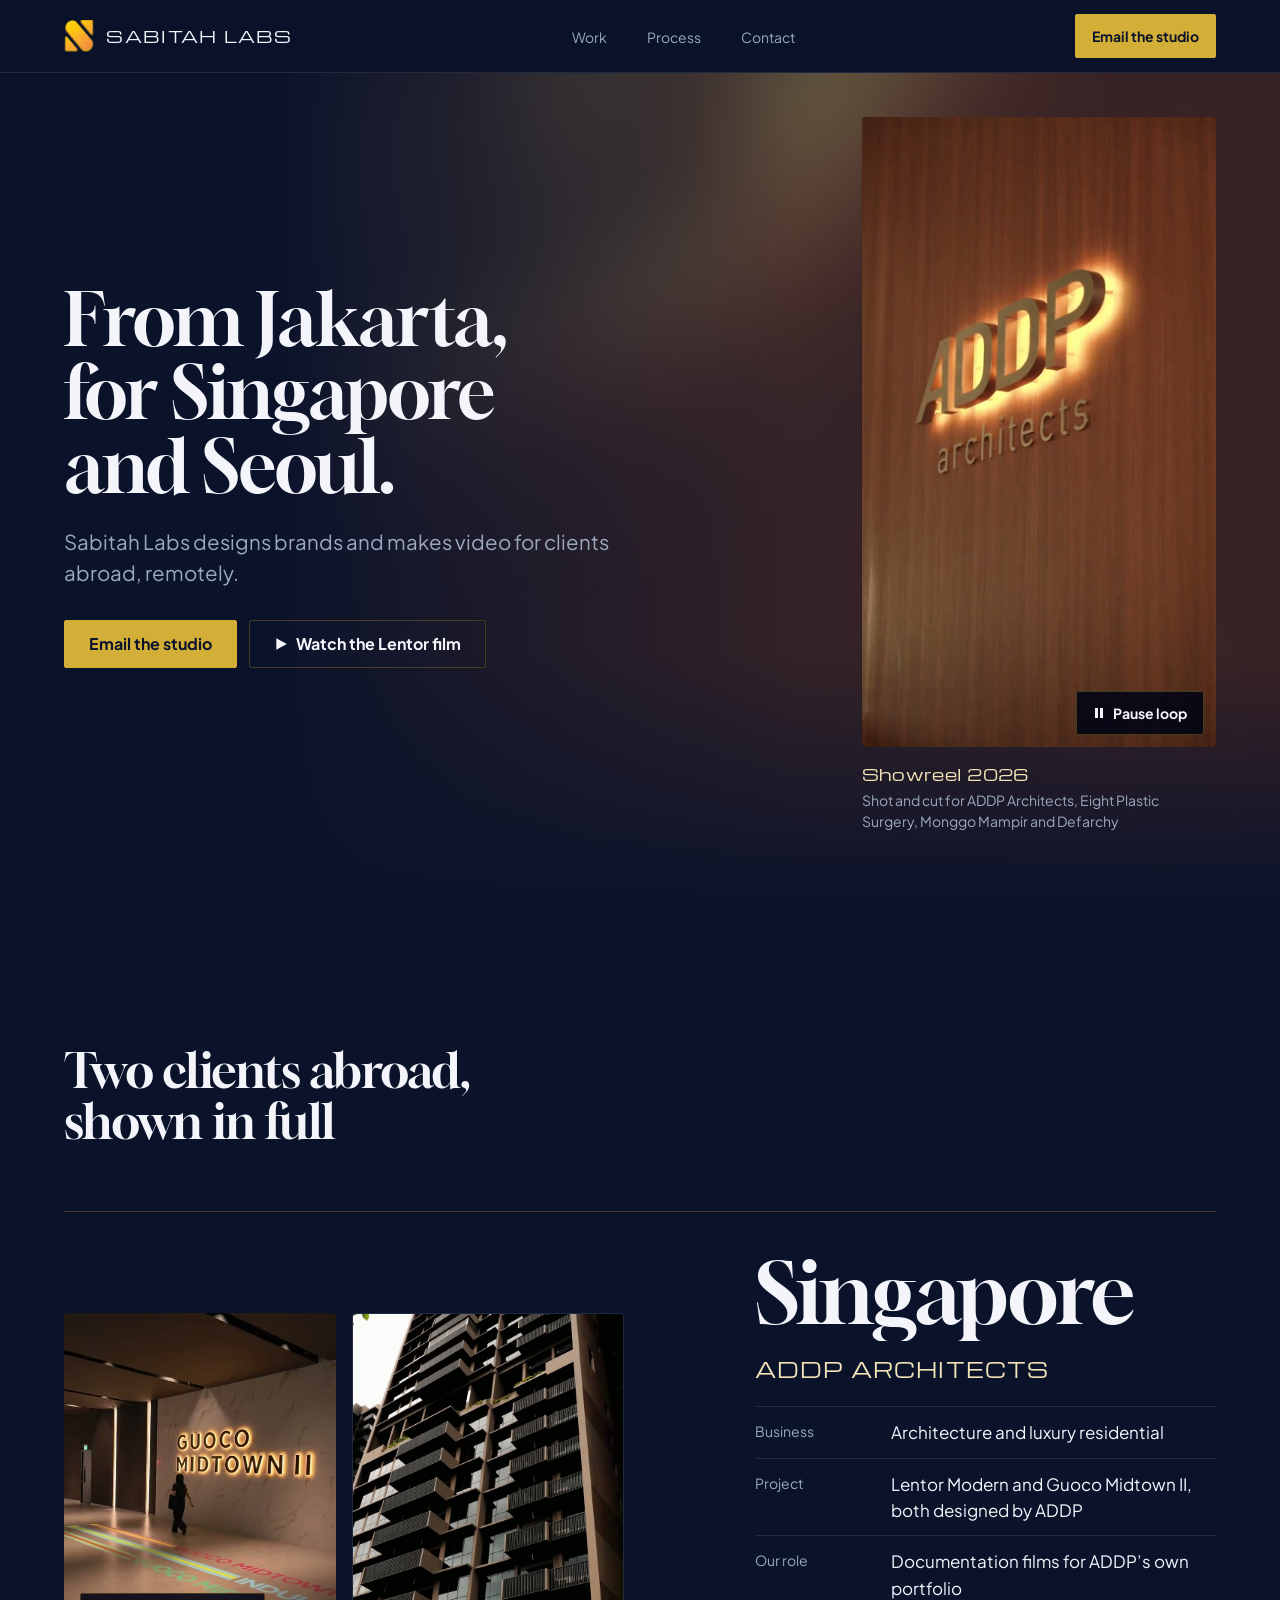
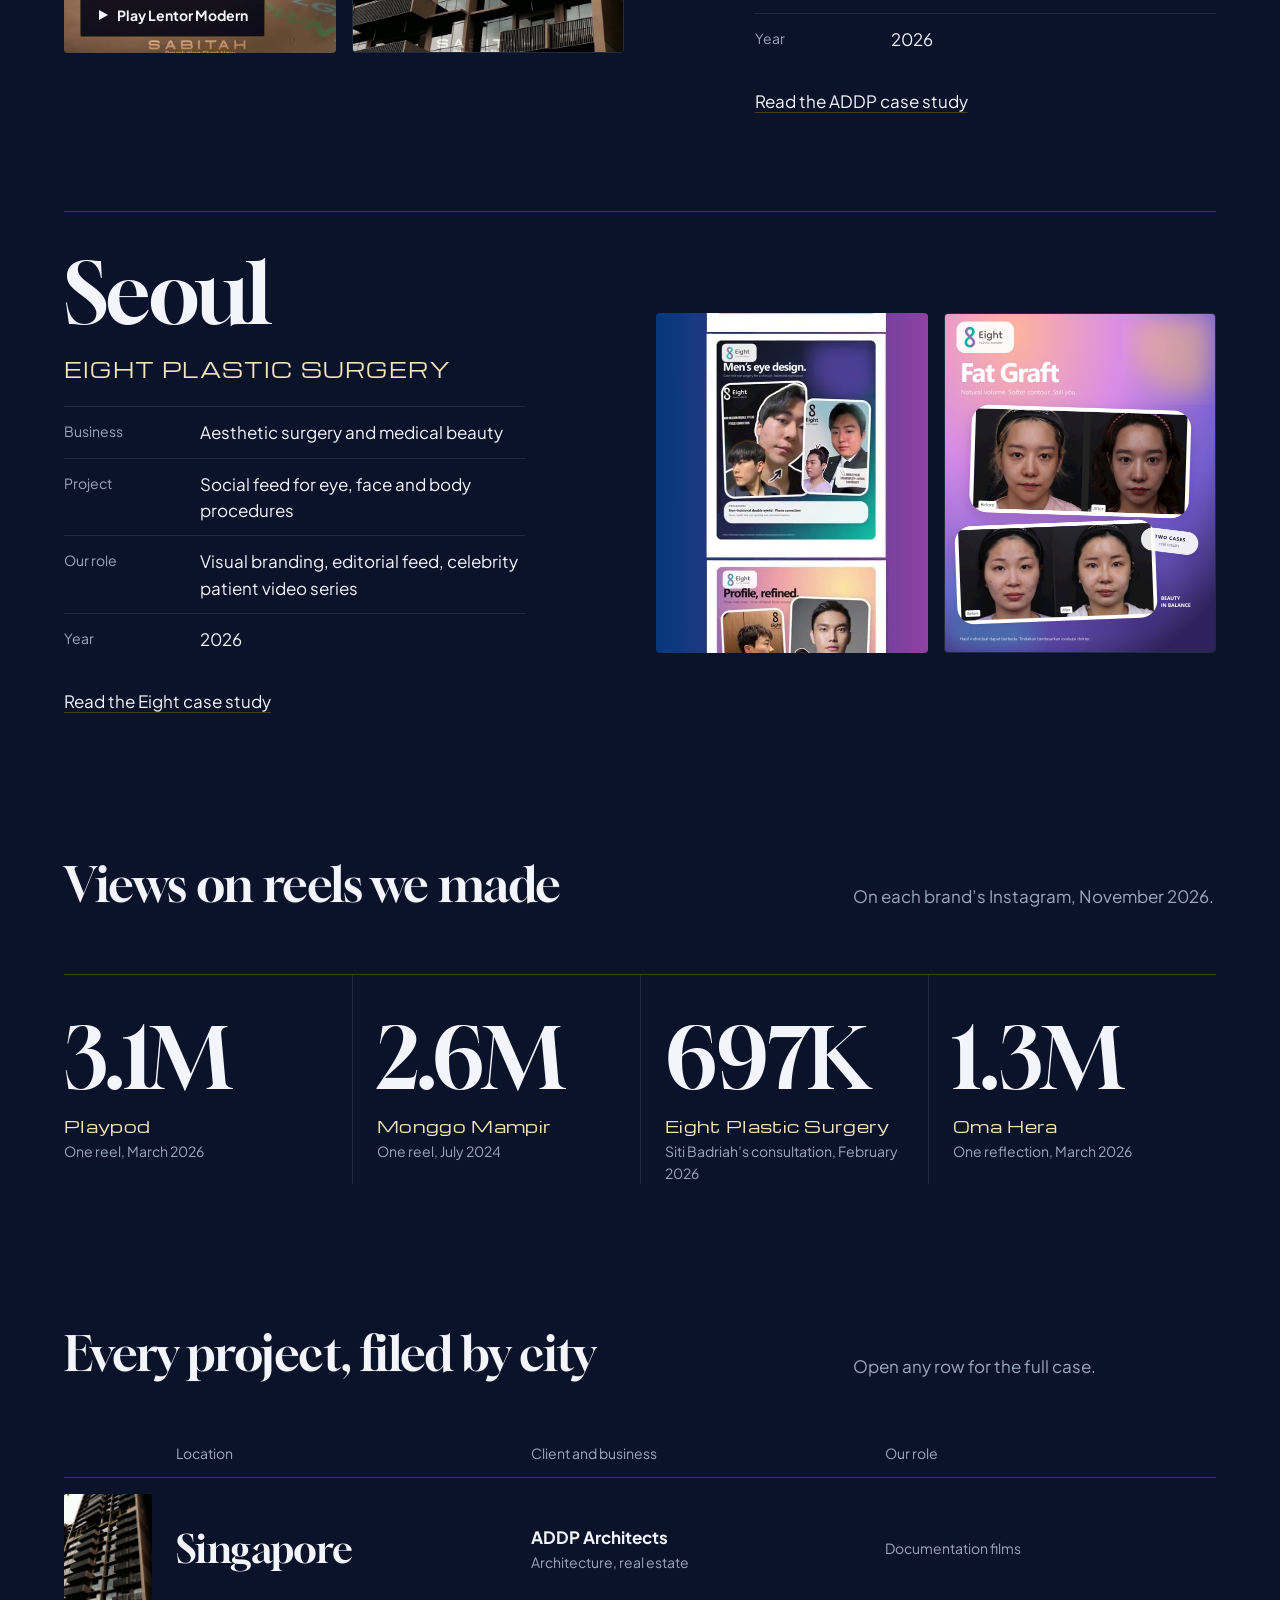
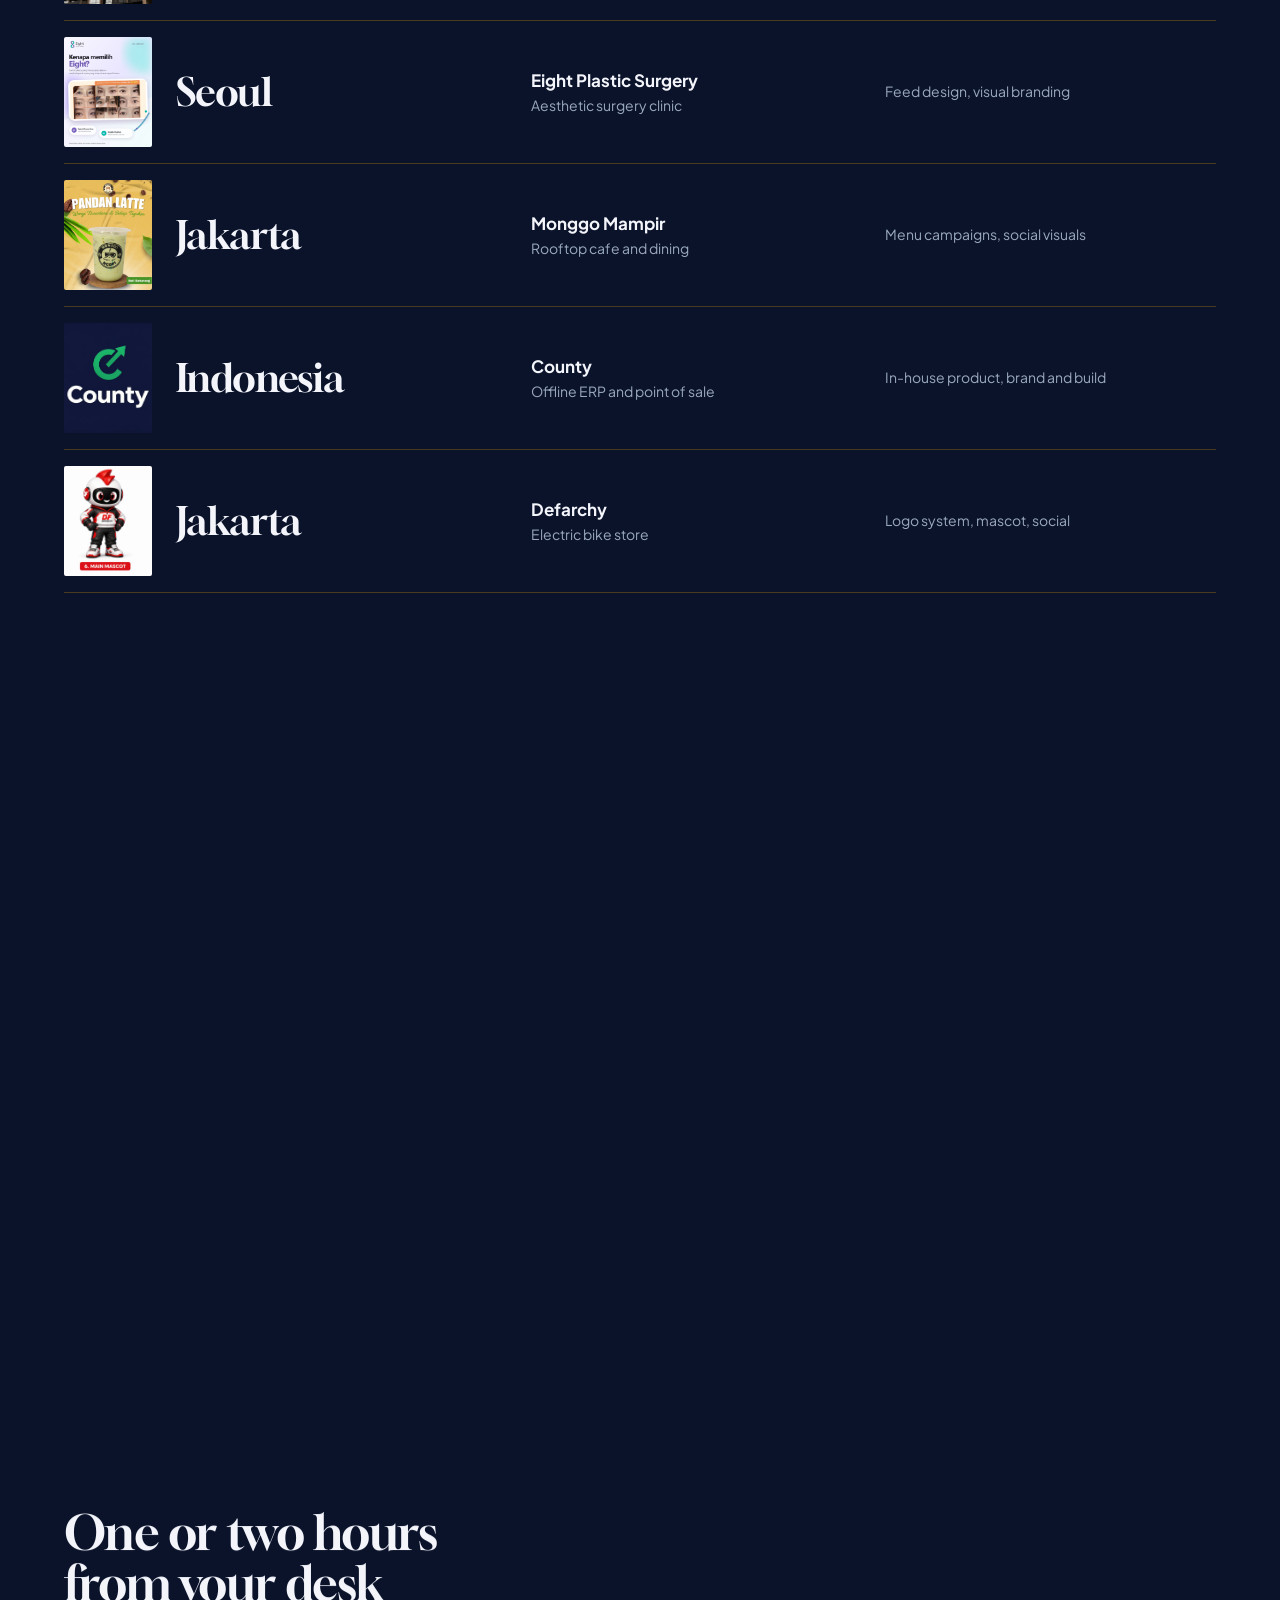
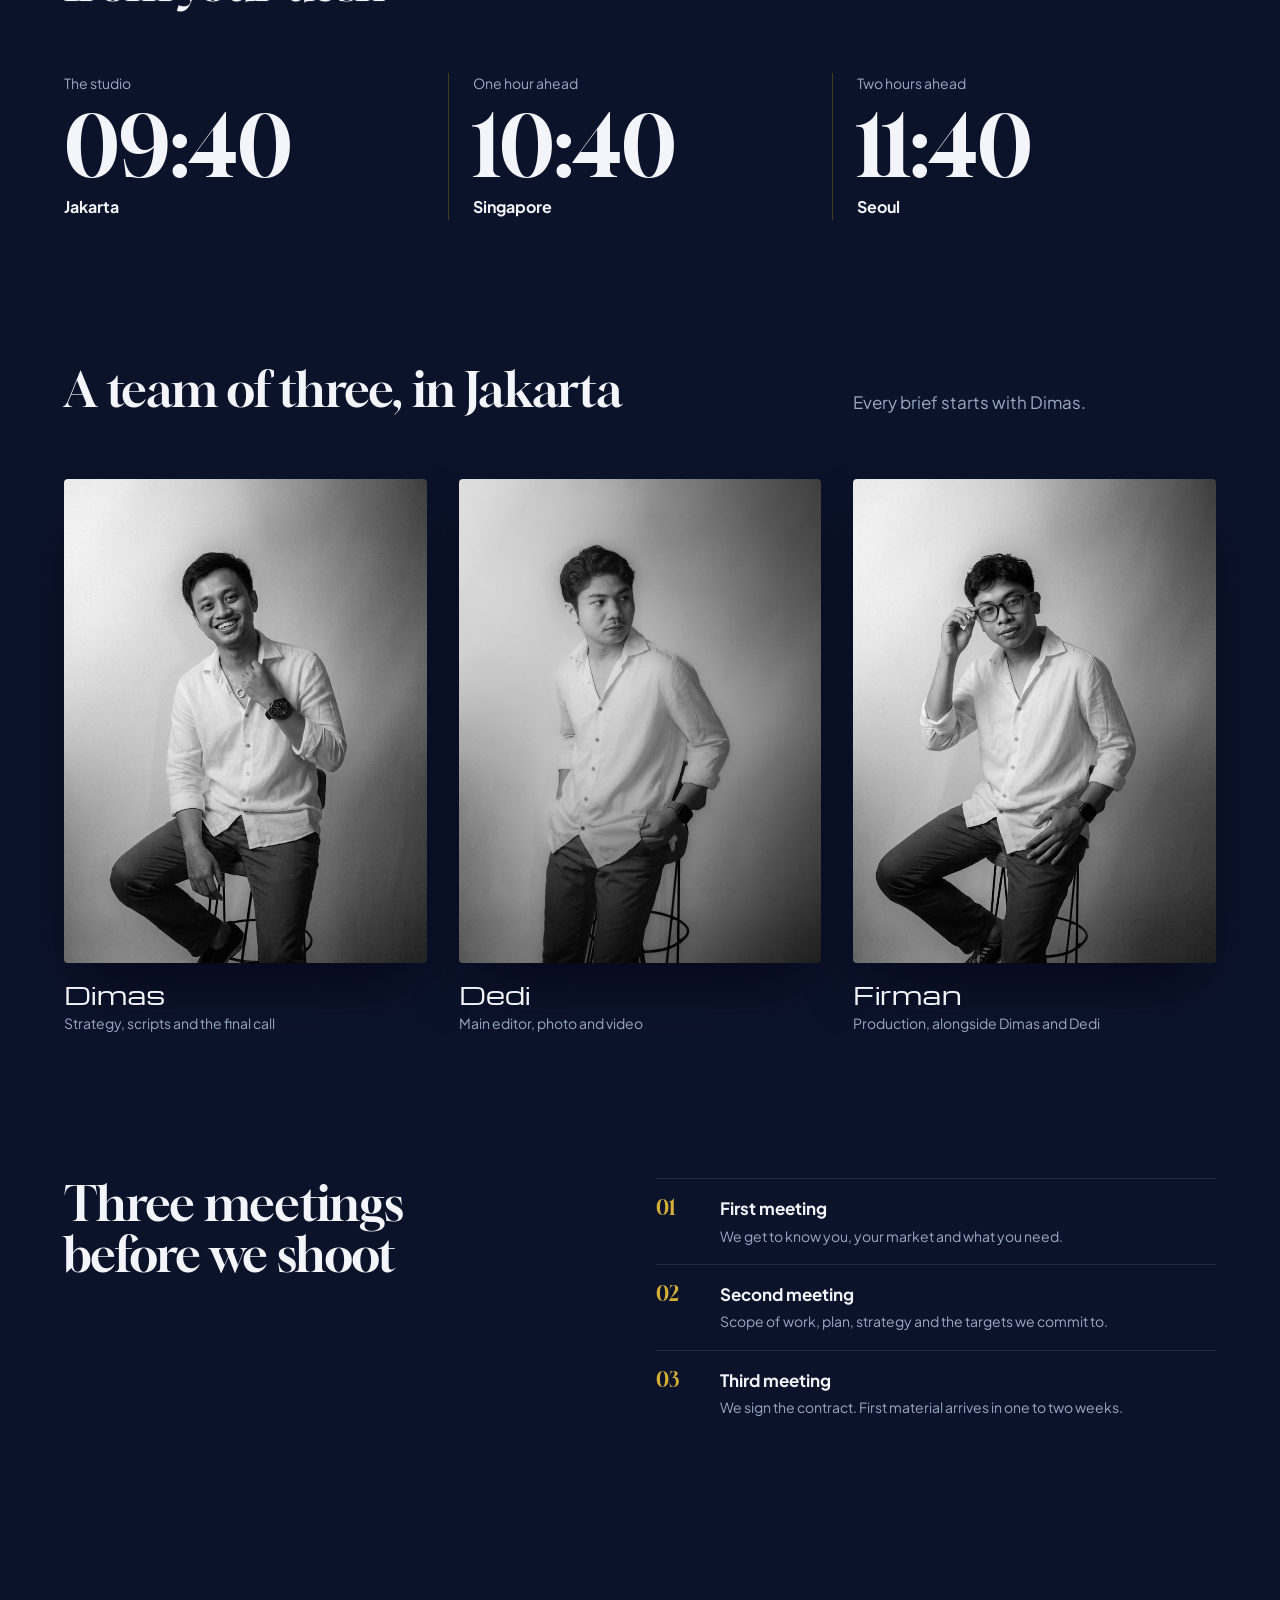
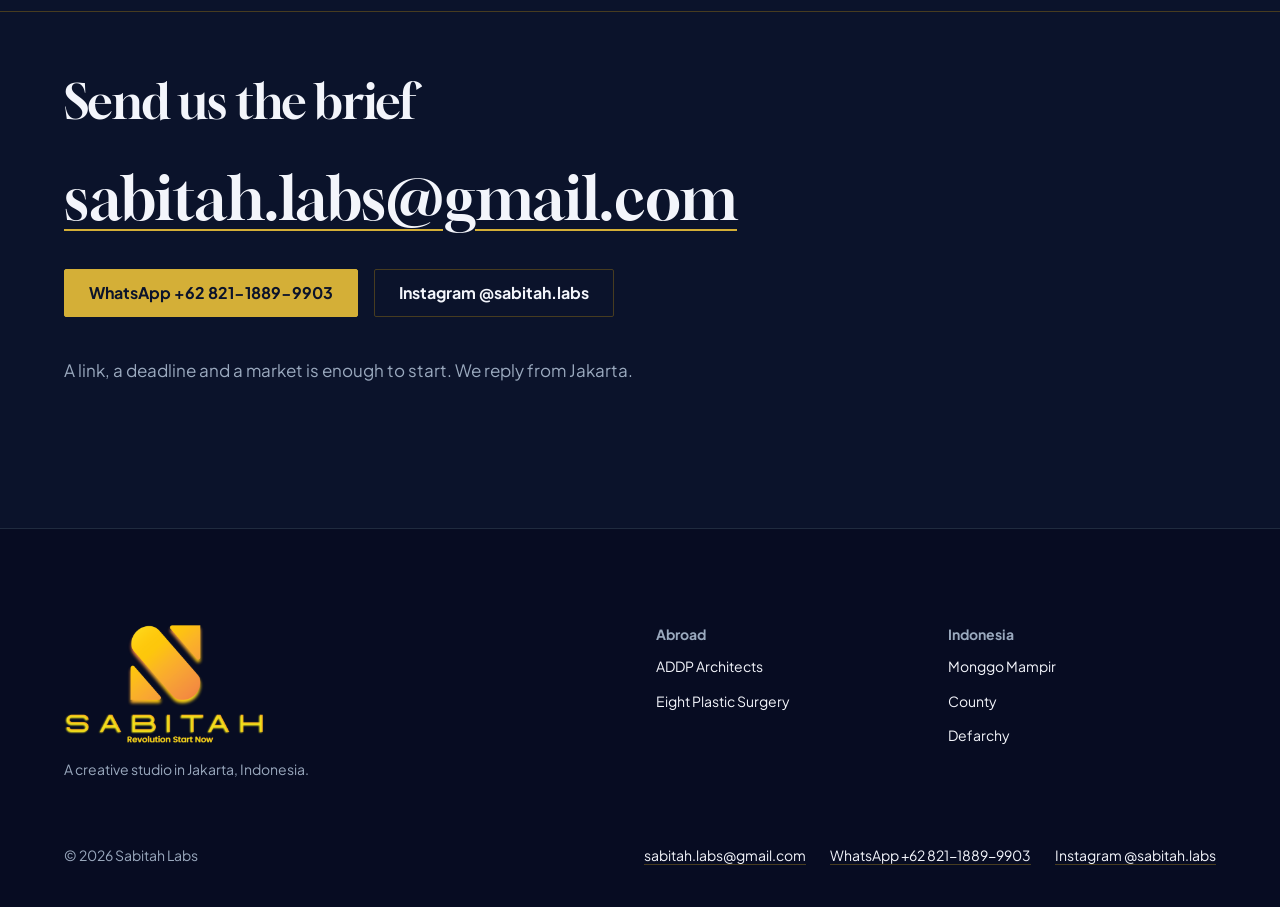
==== commit eaae7fae: "Team of three, Oma Hera 1.3M, Monggo 2024-2025, leaner work index Co-Authored-By: Claude Opus 5.5 <n" ====
--- a/index.html
+++ b/index.html
@@ -139,7 +139,7 @@
           <div><b class="num">3.1M</b><strong>Playpod</strong><span>One reel, March 2026</span></div>
           <div><b class="num">2.6M</b><strong>Monggo Mampir</strong><span>One reel, July 2024</span></div>
           <div><b class="num">697K</b><strong>Eight Plastic Surgery</strong><span>Siti Badriah’s consultation, February 2026</span></div>
-          <div><b class="num">140K</b><strong>Oma Hera</strong><span>One reflection, October 2026</span></div>
+          <div><b class="num">1.3M</b><strong>Oma Hera</strong><span>One reflection, March 2026</span></div>
         </div>
       </div>
     </section>
@@ -152,7 +152,7 @@
           <p>Open any row for the full case.</p>
         </div>
         <div class="index__head" aria-hidden="true">
-          <span></span><span>Location</span><span>Client and business</span><span>Our role</span><span></span>
+          <span></span><span>Location</span><span>Client and business</span><span>Our role</span>
         </div>
         <ul class="index">
           <li data-reveal style="--i:0"><a class="index__row" href="addp.html" data-peek="assets/web/loop-addp.mp4">
@@ -160,35 +160,30 @@
             <span class="index__city">Singapore</span>
             <span class="index__client"><strong>ADDP Architects</strong><span class="index__cell">Architecture, real estate</span></span>
             <span class="index__cell index__cell--role">Documentation films</span>
-            <span class="index__go">Four films</span>
           </a></li>
           <li data-reveal style="--i:1"><a class="index__row" href="eight.html" data-peek="assets/web/loop-eight.mp4">
             <img class="index__thumb" src="assets/web/eight-feed-v2-01-canthoplasty.jpg" alt="" width="1080" height="1350" loading="lazy">
             <span class="index__city">Seoul</span>
             <span class="index__client"><strong>Eight Plastic Surgery</strong><span class="index__cell">Aesthetic surgery clinic</span></span>
             <span class="index__cell index__cell--role">Feed design, visual branding</span>
-            <span class="index__go">Nine feed posts</span>
           </a></li>
           <li data-reveal style="--i:2"><a class="index__row" href="monggo-mampir.html" data-peek="assets/web/loop-monggo.mp4">
             <img class="index__thumb" src="assets/web/monggo-5.jpg" alt="" width="1080" height="1350" loading="lazy">
             <span class="index__city">Jakarta</span>
             <span class="index__client"><strong>Monggo Mampir</strong><span class="index__cell">Rooftop cafe and dining</span></span>
             <span class="index__cell index__cell--role">Menu campaigns, social visuals</span>
-            <span class="index__go">Six menu posts</span>
           </a></li>
           <li data-reveal style="--i:3"><a class="index__row" href="county.html" data-peek="assets/web/county-logo-v2.jpg">
             <img class="index__thumb" src="assets/web/county-logo-v2.jpg" alt="" width="1024" height="1024" loading="lazy">
             <span class="index__city">Indonesia</span>
             <span class="index__client"><strong>County</strong><span class="index__cell">Offline ERP and point of sale</span></span>
             <span class="index__cell index__cell--role">In-house product, brand and build</span>
-            <span class="index__go">Zero internet</span>
           </a></li>
           <li data-reveal style="--i:4"><a class="index__row" href="defarchy.html" data-peek="assets/web/loop-defarchy.mp4">
             <img class="index__thumb" src="assets/web/defarchy-mascot-main.jpg" alt="" width="1000" height="1000" loading="lazy">
             <span class="index__city">Jakarta</span>
             <span class="index__client"><strong>Defarchy</strong><span class="index__cell">Electric bike store</span></span>
             <span class="index__cell index__cell--role">Logo system, mascot, social</span>
-            <span class="index__go">Six-mode mascot</span>
           </a></li>
         </ul>
       </div>
@@ -270,16 +265,26 @@
 
 
 
-    <!-- Team: the founder, and the size of the studio -->
-    <section class="section" aria-labelledby="team-title">
-      <div class="container team">
-        <figure class="team__photo">
-          <img src="assets/web/team-dimas.jpg" alt="Dimas, founder of Sabitah Labs, in a black suit with arms crossed" width="900" height="1200" loading="lazy">
-        </figure>
-        <div class="team__text">
+    <!-- Team: the three people who make the work -->
+    <section class="section" id="team" aria-labelledby="team-title">
+      <div class="container">
+        <div class="section__head">
           <h2 id="team-title">A team of three, in Jakarta</h2>
-          <p class="team__name">Dimas<span>Founder, Sabitah Labs</span></p>
-          <p class="muted">You meet the founder at the first meeting.</p>
+          <p>Every brief starts with Dimas.</p>
+        </div>
+        <div class="team">
+          <figure class="person">
+            <img src="assets/web/team-dimas.jpg" alt="Dimas, smiling, seated on a stool in a white linen shirt" width="720" height="960" loading="lazy">
+            <figcaption><b>Dimas</b><span>Strategy, scripts and the final call</span></figcaption>
+          </figure>
+          <figure class="person">
+            <img src="assets/web/team-dedi.jpg" alt="Dedi leaning on a stool in a white shirt, looking away" width="720" height="960" loading="lazy">
+            <figcaption><b>Dedi</b><span>Main editor, photo and video</span></figcaption>
+          </figure>
+          <figure class="person">
+            <img src="assets/web/team-firman.jpg" alt="Firman seated on a stool, adjusting his glasses" width="720" height="960" loading="lazy">
+            <figcaption><b>Firman</b><span>Production, alongside Dimas and Dedi</span></figcaption>
+          </figure>
         </div>
       </div>
     </section>
--- a/css/style.css
+++ b/css/style.css
@@ -110,7 +110,7 @@
 
 /* ---------- Index of work ---------- */
 .index { list-style: none; margin: 0; padding: 0; border-bottom: 1px solid var(--color-rule); }
-.index__head, .index__row { display: grid; grid-template-columns: 88px minmax(0, 2.2fr) minmax(0, 2fr) minmax(0, 2fr) minmax(0, 2.6fr); gap: var(--space-lg); align-items: center; }
+.index__head, .index__row { display: grid; grid-template-columns: 88px minmax(0, 2.4fr) minmax(0, 2.4fr) minmax(0, 2.4fr); gap: var(--space-lg); align-items: center; }
 .index__head { padding-bottom: var(--space-sm); color: var(--color-muted); font-size: var(--text-sm); }
 .index__row { padding-block: var(--space-md); border-top: 1px solid var(--color-rule); color: var(--color-ink); text-decoration: none; transition: background-color var(--dur-short) var(--ease-out); }
 .index__row:hover { background: var(--color-paper-2); }
@@ -324,7 +324,7 @@
 
 /* ---------- Responsive ---------- */
 @media (max-width: 72rem) {
-  .index__head, .index__row { grid-template-columns: 72px minmax(0, 2fr) minmax(0, 2fr) minmax(0, 2.4fr); }
+  .index__head, .index__row { grid-template-columns: 72px minmax(0, 2fr) minmax(0, 2.4fr); }
   .index__head > :nth-child(4), .index__row > .index__cell--role { display: none; }
   .index__thumb { width: 72px; }
   .stills { grid-template-columns: repeat(2, minmax(0, 1fr)); }
@@ -399,20 +399,18 @@
 .reach span { font-size: var(--text-sm); color: var(--color-muted); }
 
 /* ---------- Team ---------- */
-.team { display: grid; grid-template-columns: repeat(12, minmax(0, 1fr)); gap: var(--gap-columns); align-items: center; }
-.team__photo { grid-column: 1 / span 4; margin: 0; }
-.team__photo img { width: 100%; aspect-ratio: 3 / 4; object-fit: cover; border-radius: var(--radius-card); box-shadow: var(--shadow-film); }
-.team__text { grid-column: 6 / span 6; display: grid; gap: var(--space-lg); }
-.team__name { display: grid; gap: var(--space-2xs); font: 400 var(--text-xl)/1.2 var(--font-outlier); letter-spacing: 0.01em; color: var(--color-ink); }
-.team__name span { font: 400 var(--text-sm)/1.4 var(--font-body); letter-spacing: 0; text-transform: none; color: var(--color-muted); }
+.team { display: grid; grid-template-columns: repeat(3, minmax(0, 1fr)); gap: var(--gap-columns); }
+.person { margin: 0; display: grid; gap: var(--space-md); align-content: start; }
+.person img { width: 100%; aspect-ratio: 3 / 4; object-fit: cover; border-radius: var(--radius-card); box-shadow: var(--shadow-film); }
+.person figcaption { display: grid; gap: var(--space-2xs); }
+.person b { font: 400 var(--text-xl)/1.2 var(--font-outlier); letter-spacing: 0.01em; color: var(--color-ink); }
+.person span { font-size: var(--text-sm); color: var(--color-muted); }
 @media (max-width: 60rem) {
   .reach { grid-template-columns: repeat(2, minmax(0, 1fr)); }
   .reach > div:nth-child(3) { padding-left: 0; border-left: 0; }
-  .team__photo { grid-column: 1 / span 6; }
-  .team__text { grid-column: 1 / -1; }
 }
 @media (max-width: 40rem) {
   .reach { grid-template-columns: minmax(0, 1fr); }
   .reach > div { padding: var(--space-lg) 0 0; border-left: 0; }
-  .team__photo { grid-column: 1 / -1; max-width: 320px; }
-}
+  .team { grid-template-columns: minmax(0, 1fr); max-width: 360px; }
+}
